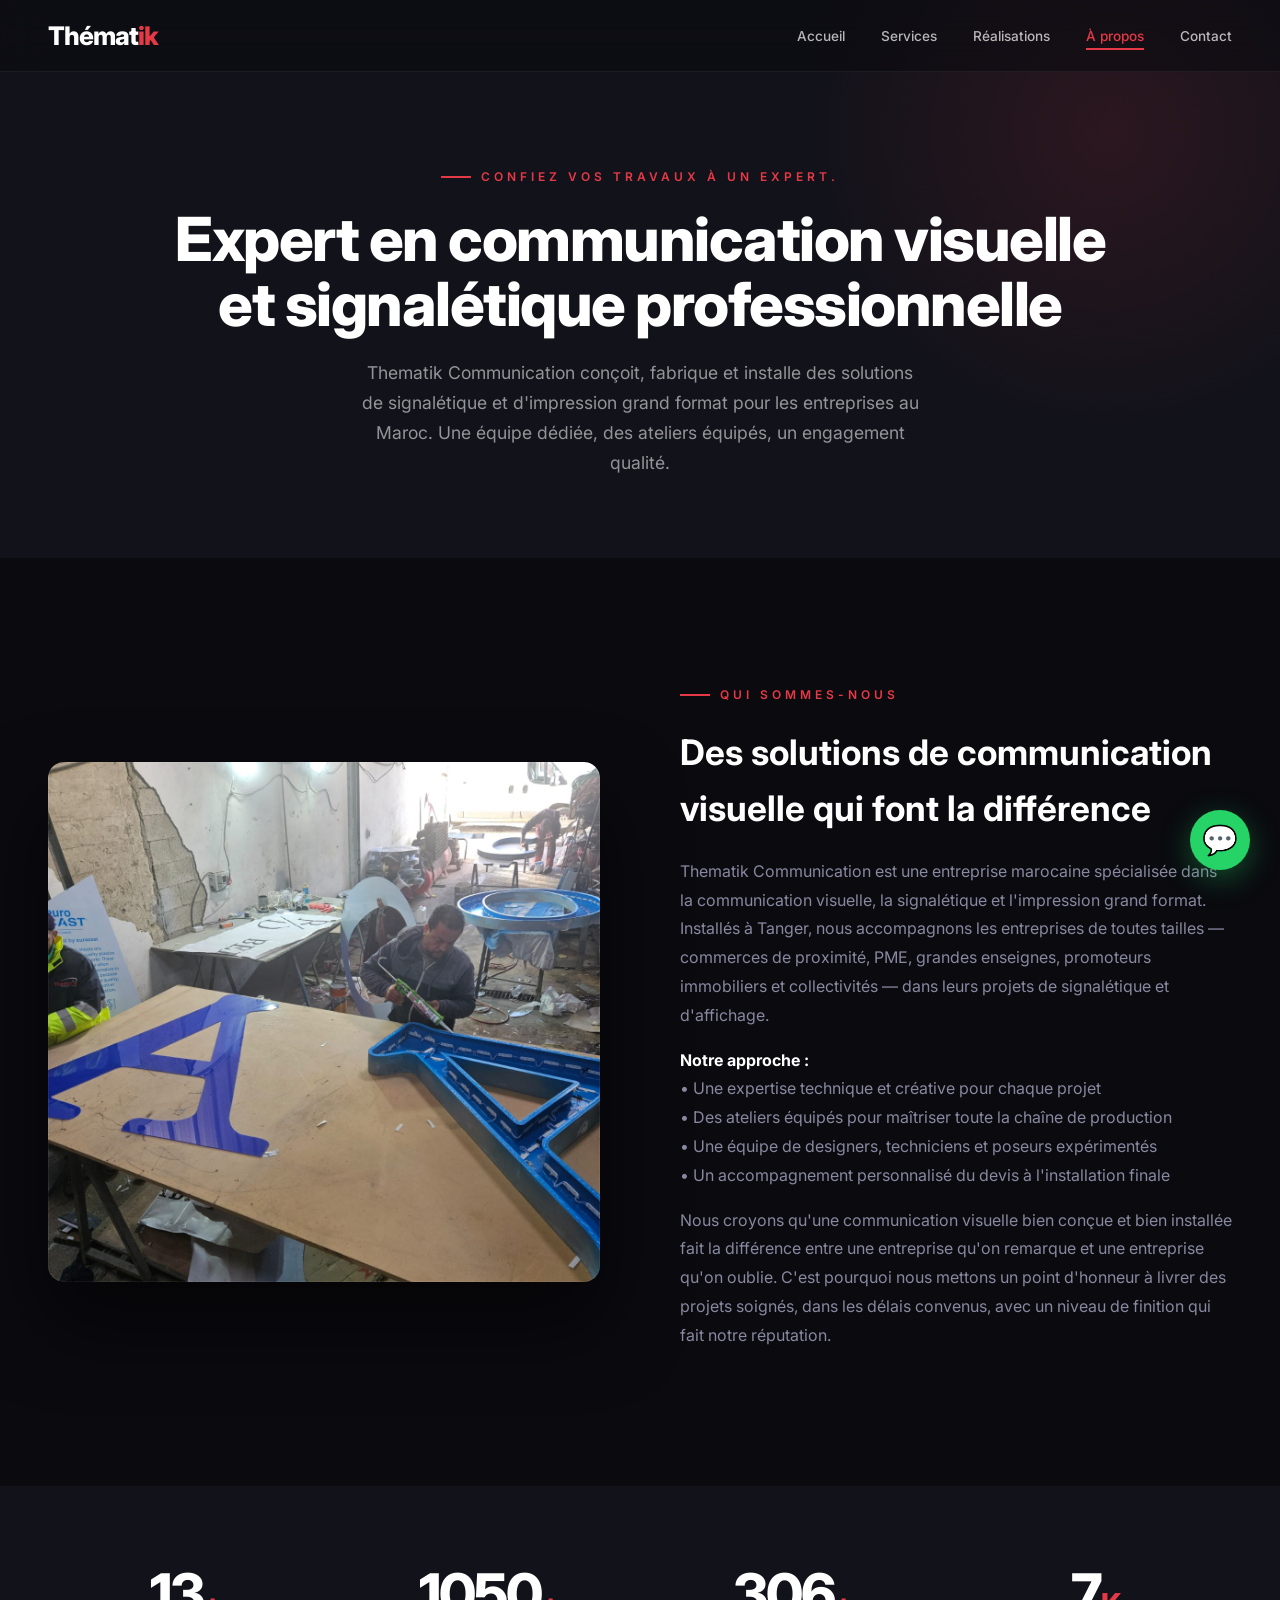
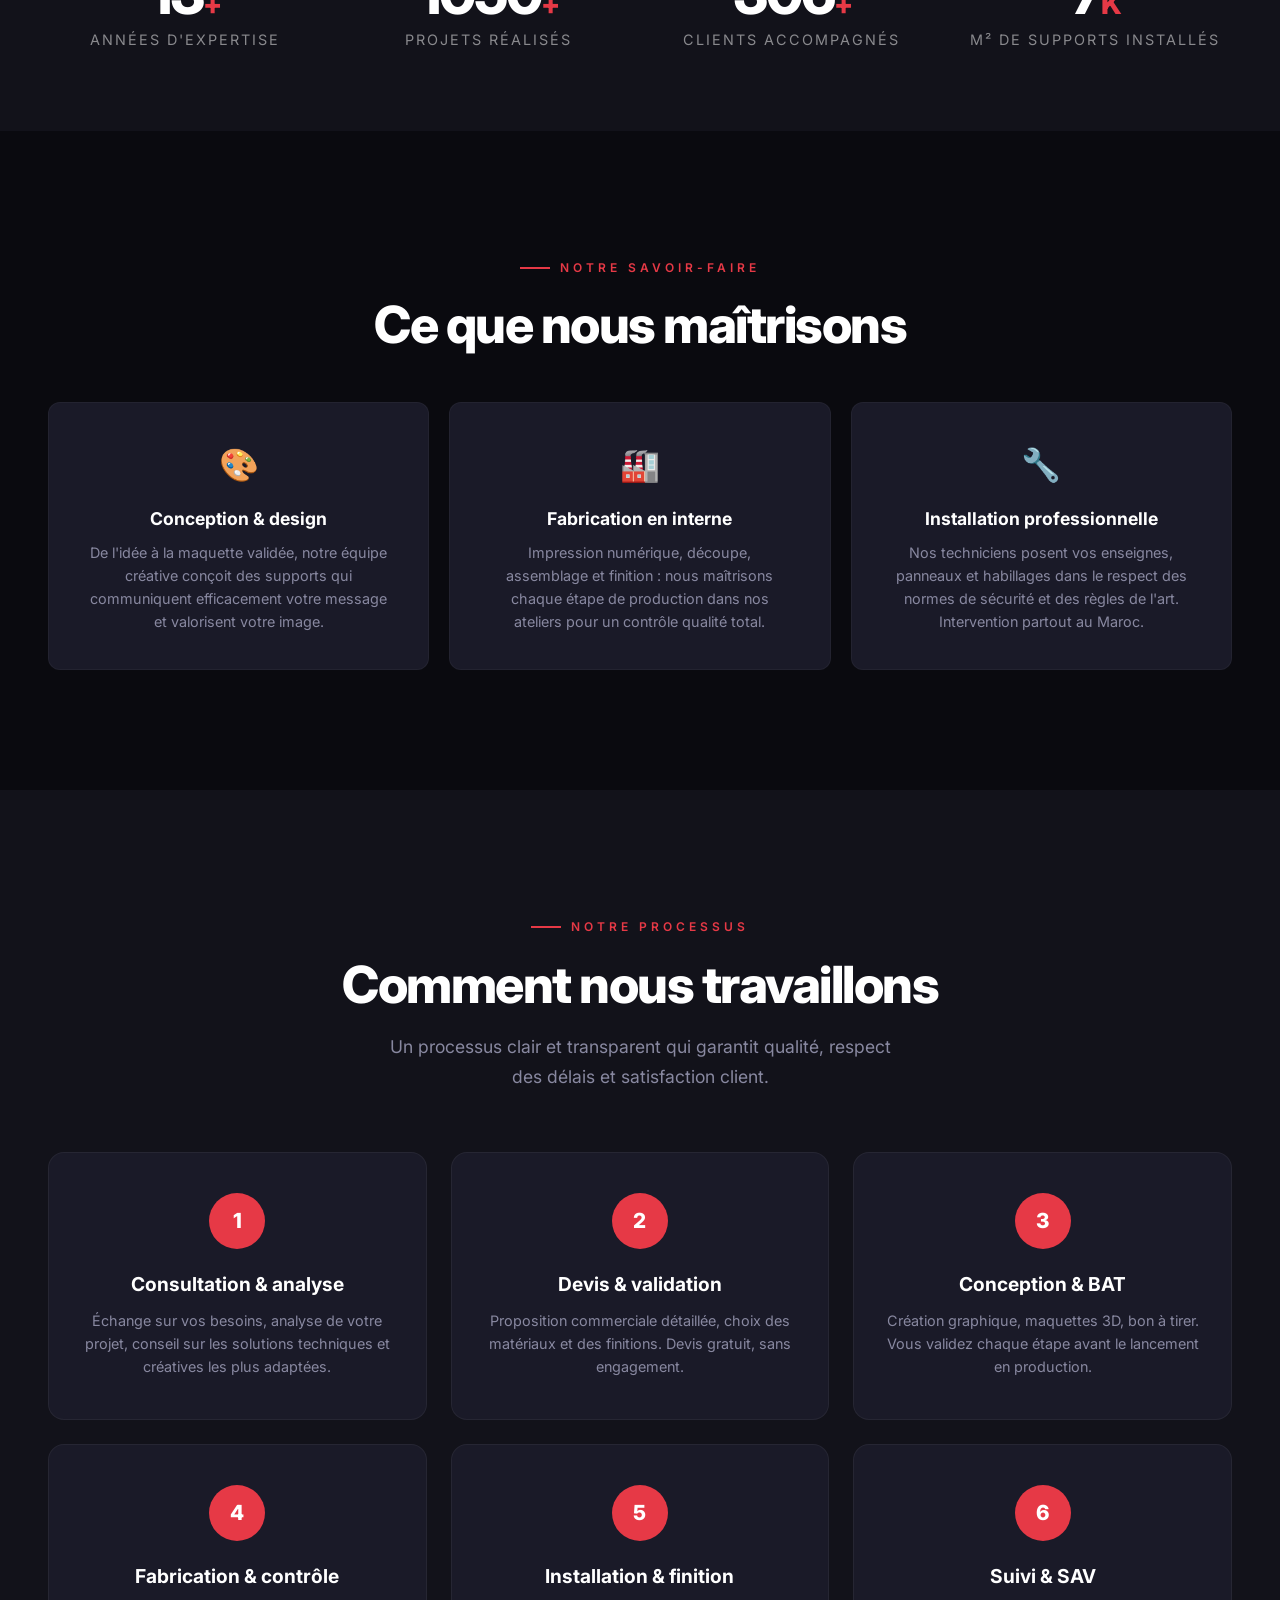
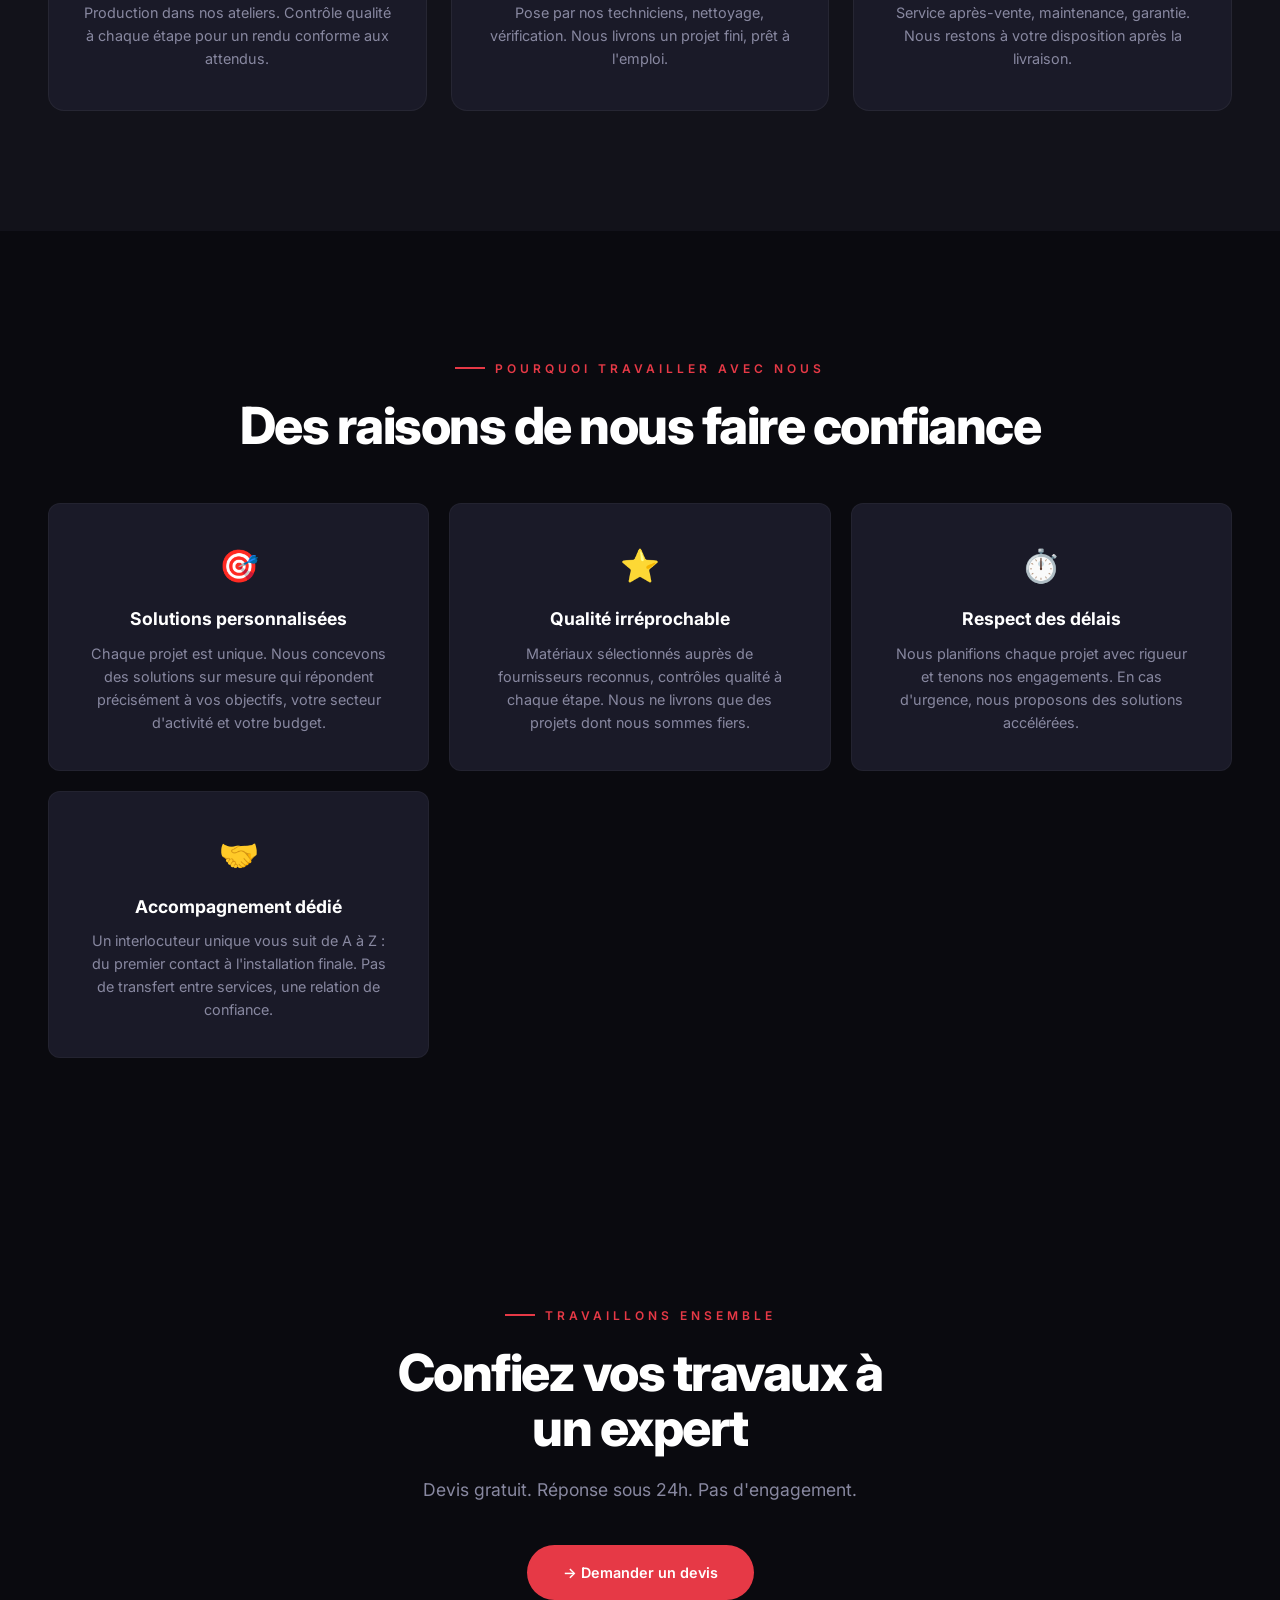
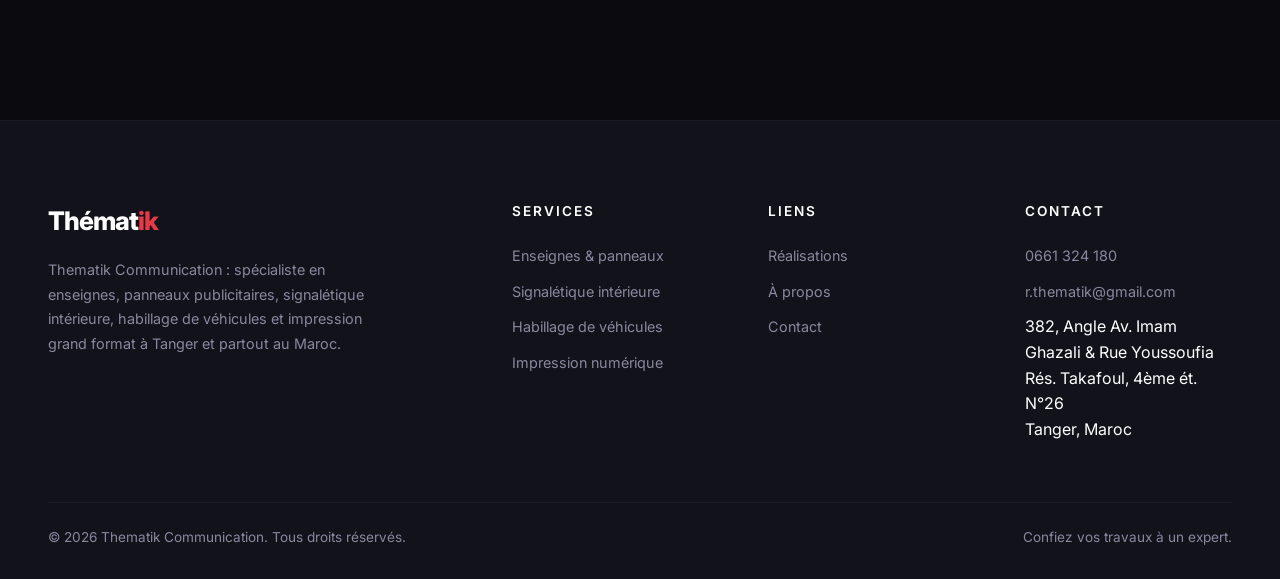
==== about.html @ d5cb5b07 "Full content overhaul + 17 official service categories across all pages" ====
<!DOCTYPE html>
<html lang="fr">
<head>
  <meta charset="UTF-8" />
  <meta name="viewport" content="width=device-width, initial-scale=1.0" />
  <title>À Propos — Thematik Communication | Expert en Enseignes & Signalétique à Tanger</title>
  <meta name="description" content="Thematik Communication à Tanger : spécialiste en enseignes, panneaux publicitaires, signalétique intérieure, habillage de véhicules et impression grand format. Confiez vos travaux à un expert." />
  <link rel="preconnect" href="https://fonts.googleapis.com" />
  <link rel="preconnect" href="https://fonts.gstatic.com" crossorigin />
  <link href="https://fonts.googleapis.com/css2?family=Inter:wght@400;500;600;700;800&display=swap" rel="stylesheet" />
  <link rel="stylesheet" href="css/styles.css" />
</head>
<body>

  <!-- ===== HEADER ===== -->
  <header class="header">
    <div class="container">
      <a href="index.html" class="logo">Thémat<span>ik</span></a>
      <nav class="nav">
        <ul>
          <li><a href="index.html">Accueil</a></li>
          <li><a href="services.html">Services</a></li>
          <li><a href="realisations.html">Réalisations</a></li>
          <li><a href="about.html" class="active">À propos</a></li>
          <li><a href="contact.html">Contact</a></li>
        </ul>
      </nav>
      <button class="menu-toggle" aria-label="Menu">☰</button>
    </div>
  </header>

  <!-- ===== PAGE HERO ===== -->
  <section class="page-hero">
    <div class="container text-center">
      <div class="reveal">
        <span class="section-label" style="justify-content: center;">Confiez vos travaux à un expert.</span>
      </div>
      <h1 class="section-title reveal delay-1">Expert en communication visuelle<br />et signalétique professionnelle</h1>
      <p class="section-text reveal delay-2" style="margin: 0 auto; max-width: 560px;">
        Thematik Communication conçoit, fabrique et installe des solutions de signalétique et d'impression grand format pour les entreprises au Maroc. Une équipe dédiée, des ateliers équipés, un engagement qualité.
      </p>
    </div>
  </section>

  <!-- ===== ABOUT ===== -->
  <section class="section">
    <div class="container">
      <div class="about-grid">
        <div class="about-visual reveal">
          <img src="img/WhatsApp%20Image%202026-06-09%20at%2002.31.51%20(3).jpeg" alt="Atelier Thematik Communication - fabrication d'enseignes et signalétique" loading="lazy" />
        </div>
        <div class="about-content reveal-left">
          <span class="section-label">Qui sommes-nous</span>
          <h2>Des solutions de communication visuelle qui font la différence</h2>
          <p>
            Thematik Communication est une entreprise marocaine spécialisée dans la communication visuelle, la signalétique et l'impression grand format. Installés à Tanger, nous accompagnons les entreprises de toutes tailles — commerces de proximité, PME, grandes enseignes, promoteurs immobiliers et collectivités — dans leurs projets de signalétique et d'affichage.
          </p>
          <p>
            <strong style="color: var(--white);">Notre approche :</strong><br />
            &bull; Une expertise technique et créative pour chaque projet<br />
            &bull; Des ateliers équipés pour maîtriser toute la chaîne de production<br />
            &bull; Une équipe de designers, techniciens et poseurs expérimentés<br />
            &bull; Un accompagnement personnalisé du devis à l'installation finale
          </p>
          <p>
            Nous croyons qu'une communication visuelle bien conçue et bien installée fait la différence entre une entreprise qu'on remarque et une entreprise qu'on oublie. C'est pourquoi nous mettons un point d'honneur à livrer des projets soignés, dans les délais convenus, avec un niveau de finition qui fait notre réputation.
          </p>
        </div>
      </div>
    </div>
  </section>

  <!-- ===== STATS ===== -->
  <section class="section" style="background: var(--dark); padding: 80px 0;">
    <div class="container">
      <div class="stats-grid">
        <div class="stat-item reveal">
          <div class="stat-number" data-target="15"><span class="num">0</span><span class="suffix">+</span></div>
          <p class="stat-label">Années d'expertise</p>
        </div>
        <div class="stat-item reveal delay-1">
          <div class="stat-number" data-target="1200"><span class="num">0</span><span class="suffix">+</span></div>
          <p class="stat-label">Projets réalisés</p>
        </div>
        <div class="stat-item reveal delay-2">
          <div class="stat-number" data-target="350"><span class="num">0</span><span class="suffix">+</span></div>
          <p class="stat-label">Clients accompagnés</p>
        </div>
        <div class="stat-item reveal delay-3">
          <div class="stat-number" data-target="8"><span class="num">0</span><span class="suffix">K</span></div>
          <p class="stat-label">M² de supports installés</p>
        </div>
      </div>
    </div>
  </section>

  <!-- ===== EXPERTISE ===== -->
  <section class="section">
    <div class="container text-center">
      <div class="reveal">
        <span class="section-label" style="justify-content: center;">Notre savoir-faire</span>
        <h2 class="section-title">Ce que nous maîtrisons</h2>
      </div>
      <div class="expertise-grid" style="margin-top: 50px;">
        <div class="expertise-item reveal">
          <div class="ico">🎨</div>
          <h3>Conception &amp; design</h3>
          <p>De l'idée à la maquette validée, notre équipe créative conçoit des supports qui communiquent efficacement votre message et valorisent votre image.</p>
        </div>
        <div class="expertise-item reveal delay-1">
          <div class="ico">🏭</div>
          <h3>Fabrication en interne</h3>
          <p>Impression numérique, découpe, assemblage et finition : nous maîtrisons chaque étape de production dans nos ateliers pour un contrôle qualité total.</p>
        </div>
        <div class="expertise-item reveal delay-2">
          <div class="ico">🔧</div>
          <h3>Installation professionnelle</h3>
          <p>Nos techniciens posent vos enseignes, panneaux et habillages dans le respect des normes de sécurité et des règles de l'art. Intervention partout au Maroc.</p>
        </div>
      </div>
    </div>
  </section>

  <!-- ===== PROCESS ===== -->
  <section class="section" style="background: var(--dark);">
    <div class="container text-center">
      <div class="reveal">
        <span class="section-label" style="justify-content: center;">Notre processus</span>
        <h2 class="section-title">Comment nous travaillons</h2>
        <p class="section-text" style="margin: 0 auto 60px; max-width: 520px;">
          Un processus clair et transparent qui garantit qualité, respect des délais et satisfaction client.
        </p>
      </div>
      <div class="process">
        <div class="process-item reveal">
          <div class="process-num">1</div>
          <h3>Consultation &amp; analyse</h3>
          <p>Échange sur vos besoins, analyse de votre projet, conseil sur les solutions techniques et créatives les plus adaptées.</p>
        </div>
        <div class="process-item reveal delay-1">
          <div class="process-num">2</div>
          <h3>Devis &amp; validation</h3>
          <p>Proposition commerciale détaillée, choix des matériaux et des finitions. Devis gratuit, sans engagement.</p>
        </div>
        <div class="process-item reveal delay-2">
          <div class="process-num">3</div>
          <h3>Conception &amp; BAT</h3>
          <p>Création graphique, maquettes 3D, bon à tirer. Vous validez chaque étape avant le lancement en production.</p>
        </div>
        <div class="process-item reveal delay-3">
          <div class="process-num">4</div>
          <h3>Fabrication &amp; contrôle</h3>
          <p>Production dans nos ateliers. Contrôle qualité à chaque étape pour un rendu conforme aux attendus.</p>
        </div>
        <div class="process-item reveal delay-4">
          <div class="process-num">5</div>
          <h3>Installation &amp; finition</h3>
          <p>Pose par nos techniciens, nettoyage, vérification. Nous livrons un projet fini, prêt à l'emploi.</p>
        </div>
        <div class="process-item reveal delay-5">
          <div class="process-num">6</div>
          <h3>Suivi &amp; SAV</h3>
          <p>Service après-vente, maintenance, garantie. Nous restons à votre disposition après la livraison.</p>
        </div>
      </div>
    </div>
  </section>

  <!-- ===== WHY CHOOSE US ===== -->
  <section class="section">
    <div class="container text-center">
      <div class="reveal">
        <span class="section-label" style="justify-content: center;">Pourquoi travailler avec nous</span>
        <h2 class="section-title">Des raisons de nous faire confiance</h2>
      </div>
      <div class="expertise-grid" style="margin-top: 50px;">
        <div class="expertise-item reveal">
          <div class="ico">🎯</div>
          <h3>Solutions personnalisées</h3>
          <p>Chaque projet est unique. Nous concevons des solutions sur mesure qui répondent précisément à vos objectifs, votre secteur d'activité et votre budget.</p>
        </div>
        <div class="expertise-item reveal delay-1">
          <div class="ico">⭐</div>
          <h3>Qualité irréprochable</h3>
          <p>Matériaux sélectionnés auprès de fournisseurs reconnus, contrôles qualité à chaque étape. Nous ne livrons que des projets dont nous sommes fiers.</p>
        </div>
        <div class="expertise-item reveal delay-2">
          <div class="ico">⏱️</div>
          <h3>Respect des délais</h3>
          <p>Nous planifions chaque projet avec rigueur et tenons nos engagements. En cas d'urgence, nous proposons des solutions accélérées.</p>
        </div>
        <div class="expertise-item reveal delay-3">
          <div class="ico">🤝</div>
          <h3>Accompagnement dédié</h3>
          <p>Un interlocuteur unique vous suit de A à Z : du premier contact à l'installation finale. Pas de transfert entre services, une relation de confiance.</p>
        </div>
      </div>
    </div>
  </section>

  <!-- ===== CTA ===== -->
  <section class="section text-center">
    <div class="container reveal" style="max-width: 560px; margin: 0 auto;">
      <span class="section-label" style="justify-content: center;">Travaillons ensemble</span>
      <h2 class="section-title">Confiez vos travaux à un expert</h2>
      <p class="section-text" style="margin: 0 auto 40px;">Devis gratuit. Réponse sous 24h. Pas d'engagement.</p>
      <a href="contact.html" class="btn btn-primary">&rarr; Demander un devis</a>
    </div>
  </section>

  <!-- ===== FOOTER ===== -->
  <footer class="footer">
    <div class="container">
      <div class="footer-grid">
        <div class="footer-brand">
          <a href="index.html" class="logo">Thémat<span>ik</span></a>
          <p>Thematik Communication : spécialiste en enseignes, panneaux publicitaires, signalétique intérieure, habillage de véhicules et impression grand format à Tanger et partout au Maroc.</p>
        </div>
        <div>
          <h4>Services</h4>
          <ul>
            <li><a href="services.html">Enseignes &amp; panneaux</a></li>
            <li><a href="services.html">Signalétique intérieure</a></li>
            <li><a href="services.html">Habillage de véhicules</a></li>
            <li><a href="services.html">Impression numérique</a></li>
          </ul>
        </div>
        <div>
          <h4>Liens</h4>
          <ul>
            <li><a href="realisations.html">Réalisations</a></li>
            <li><a href="about.html">À propos</a></li>
            <li><a href="contact.html">Contact</a></li>
          </ul>
        </div>
        <div>
          <h4>Contact</h4>
          <ul>
            <li><a href="tel:+212661324180">0661 324 180</a></li>
            <li><a href="mailto:r.thematik@gmail.com">r.thematik@gmail.com</a></li>
            <li>382, Angle Av. Imam Ghazali &amp; Rue Youssoufia<br />Rés. Takafoul, 4&egrave;me &eacute;t. N&deg;26<br />Tanger, Maroc</li>
          </ul>
        </div>
      </div>
      <div class="footer-bottom">
        <span>&copy; 2026 Thematik Communication. Tous droits réservés.</span>
        <span>Confiez vos travaux à un expert.</span>
      </div>
    </div>
  </footer>

  <a href="https://wa.me/212661324180" class="whatsapp-float" target="_blank" rel="noopener" aria-label="WhatsApp">&#x1F4AC;</a>

  <script src="js/main.js"></script>
</body>
</html>
---- css/styles.css ----
/* ============================================
   THÉMATIK v2 — AWARD-LEVEL UI
   Communication Visuelle · Impression · Signalétique
   ============================================ */

/* --- Variables --- */
:root {
  --black: #0a0a0f;
  --dark: #12121a;
  --dark2: #1a1a28;
  --accent: #e63946;
  --accent2: #ff6b6b;
  --gold: #f0a500;
  --white: #ffffff;
  --offwhite: #f5f0eb;
  --gray: #8888a0;
  --lightgray: #e0dcd5;
  --font: 'Inter', -apple-system, BlinkMacSystemFont, 'Segoe UI', sans-serif;
  --maxw: 1240px;
  --header-h: 72px;
  --transition: 0.4s cubic-bezier(0.22, 1, 0.36, 1);
  --ease-out: cubic-bezier(0.22, 1, 0.36, 1);
}

/* --- Reset --- */
*, *::before, *::after { box-sizing: border-box; margin: 0; padding: 0; }
html { scroll-behavior: smooth; -webkit-font-smoothing: antialiased; }
body {
  font-family: var(--font);
  color: var(--white);
  background: var(--black);
  line-height: 1.6;
  overflow-x: hidden;
}
img { max-width: 100%; height: auto; display: block; }
a { text-decoration: none; color: inherit; }
ul { list-style: none; }

.container {
  width: 100%;
  max-width: var(--maxw);
  margin: 0 auto;
  padding: 0 28px;
}

.section {
  padding: 120px 0;
  position: relative;
}

.section-label {
  display: inline-flex;
  align-items: center;
  gap: 10px;
  font-size: 0.75rem;
  font-weight: 600;
  letter-spacing: 4px;
  text-transform: uppercase;
  color: var(--accent);
  margin-bottom: 20px;
  position: relative;
}
.section-label::before {
  content: '';
  width: 30px;
  height: 2px;
  background: var(--accent);
}

.section-title {
  font-size: 3.2rem;
  font-weight: 800;
  line-height: 1.08;
  letter-spacing: -1.5px;
  margin-bottom: 20px;
}

.section-text {
  font-size: 1.1rem;
  color: var(--gray);
  max-width: 600px;
  line-height: 1.7;
}

.text-center { text-align: center; }
.text-center .section-text { margin: 0 auto; }

/* --- BUTTONS --- */
.btn {
  display: inline-flex;
  align-items: center;
  gap: 10px;
  padding: 16px 36px;
  border-radius: 100px;
  font-size: 0.9rem;
  font-weight: 600;
  font-family: var(--font);
  border: none;
  cursor: pointer;
  transition: all 0.4s var(--ease-out);
  position: relative;
  overflow: hidden;
}
.btn::after {
  content: '';
  position: absolute;
  inset: 0;
  border-radius: 100px;
  opacity: 0;
  transition: opacity 0.4s;
}
.btn-primary {
  background: var(--accent);
  color: var(--white);
}
.btn-primary:hover {
  transform: translateY(-3px) scale(1.02);
  box-shadow: 0 20px 50px rgba(230,57,70,0.35);
}
.btn-outline {
  background: transparent;
  color: var(--white);
  border: 2px solid rgba(255,255,255,0.25);
}
.btn-outline:hover {
  border-color: var(--white);
  background: rgba(255,255,255,0.08);
  transform: translateY(-3px);
}
.btn-white {
  background: var(--white);
  color: var(--black);
}
.btn-white:hover {
  transform: translateY(-3px);
  box-shadow: 0 20px 50px rgba(255,255,255,0.15);
}
.btn-whatsapp {
  background: #25d366;
  color: var(--white);
}
.btn-whatsapp:hover {
  transform: translateY(-3px) scale(1.02);
  box-shadow: 0 20px 50px rgba(37,211,102,0.35);
}
.btn-group { display: flex; flex-wrap: wrap; gap: 16px; }

/* --- HEADER --- */
.header {
  position: fixed;
  top: 0; left: 0; right: 0;
  height: var(--header-h);
  z-index: 1000;
  transition: all 0.5s var(--ease-out);
}
.header::before {
  content: '';
  position: absolute;
  inset: 0;
  background: rgba(10,10,15,0.55);
  backdrop-filter: blur(16px);
  -webkit-backdrop-filter: blur(16px);
  border-bottom: 1px solid rgba(255,255,255,0.06);
  opacity: 1;
  transition: all 0.5s var(--ease-out);
}
.header.scrolled::before {
  background: rgba(10,10,15,0.92);
  backdrop-filter: blur(24px);
  -webkit-backdrop-filter: blur(24px);
  border-bottom-color: rgba(255,255,255,0.08);
}
.header .container {
  display: flex;
  align-items: center;
  justify-content: space-between;
  height: 100%;
  position: relative;
  z-index: 1;
}
.logo {
  font-size: 1.6rem;
  font-weight: 800;
  letter-spacing: -1px;
  color: var(--white);
}
.logo span { color: var(--accent); }
.nav ul { display: flex; gap: 36px; }
.nav a {
  font-size: 0.85rem;
  font-weight: 500;
  color: rgba(255,255,255,0.7);
  position: relative;
  padding: 4px 0;
  transition: color 0.3s;
}
.nav a::after {
  content: '';
  position: absolute;
  bottom: -2px; left: 0;
  width: 0; height: 2px;
  background: var(--accent);
  transition: width 0.4s var(--ease-out);
}
.nav a:hover, .nav a.active { color: var(--white); }
.nav a:hover::after, .nav a.active::after { width: 100%; }
.nav a.active { color: var(--accent); }

.menu-toggle {
  display: none;
  background: none;
  border: none;
  font-size: 1.8rem;
  cursor: pointer;
  color: var(--white);
  padding: 8px;
  line-height: 1;
  z-index: 2;
}

/* --- HERO (CINEMA) --- */
.hero {
  position: relative;
  min-height: 88vh;
  display: flex;
  align-items: center;
  overflow: hidden;
}
.hero-slider {
  position: absolute;
  inset: 0;
  z-index: 0;
}
.hero-slide {
  position: absolute;
  inset: 0;
  opacity: 0;
  transition: opacity 1.5s var(--ease-out);
}
.hero-slide.active { opacity: 1; }
.hero-slide img, .hero-slide video {
  width: 100%; height: 100%;
  object-fit: cover;
}
.hero-overlay {
  position: absolute;
  inset: 0;
  background: linear-gradient(135deg, 
    rgba(10,10,15,0.92) 0%, 
    rgba(10,10,15,0.82) 25%, 
    rgba(10,10,15,0.35) 55%, 
    rgba(10,10,15,0.65) 100%);
  z-index: 1;
}
.hero .container {
  position: relative;
  z-index: 2;
}
.hero-content {
  max-width: 700px;
  padding-left: 20px;
  position: relative;
}
.hero-content::before {
  content: '';
  position: absolute;
  left: -60px;
  top: -80px;
  width: 130%;
  height: 180%;
  background: radial-gradient(ellipse 600px 400px at left 20% center, rgba(10,10,15,0.75) 0%, transparent 70%);
  z-index: -1;
  pointer-events: none;
}
.hero-brand {
  margin-bottom: 28px;
}
.hero-brand-name {
  font-size: 1.4rem;
  font-weight: 800;
  letter-spacing: -0.5px;
  color: var(--white);
  display: block;
}
.hero-brand-name .accent { color: var(--accent); }
.hero-brand-tagline {
  font-size: 0.7rem;
  font-weight: 500;
  letter-spacing: 3px;
  text-transform: uppercase;
  color: rgba(255,255,255,0.4);
  display: block;
  margin-top: 4px;
}
.hero-title {
  font-size: 4rem;
  font-weight: 800;
  line-height: 1.12;
  letter-spacing: -1.5px;
  color: var(--white);
  margin-bottom: 20px;
}
.hero-title .accent { color: var(--accent); }
.hero-text {
  font-size: 1.1rem;
  color: rgba(255,255,255,0.6);
  line-height: 1.7;
  margin-bottom: 36px;
  max-width: 520px;
}

/* --- TRUST BAND (below hero) --- */
.trust-band {
  padding: 28px 0;
  background: transparent;
  position: relative;
  z-index: 2;
  margin-top: -1px;
}
.trust-band-inner {
  display: flex;
  flex-wrap: wrap;
  justify-content: center;
  gap: 10px;
}
.trust-badge {
  display: inline-flex;
  align-items: center;
  gap: 6px;
  padding: 8px 18px;
  border-radius: 100px;
  font-size: 0.75rem;
  font-weight: 500;
  color: rgba(255,255,255,0.7);
  background: rgba(255,255,255,0.05);
  border: 1px solid rgba(255,255,255,0.08);
  letter-spacing: 0.3px;
  transition: all 0.3s var(--ease-out);
}
.trust-badge::before {
  content: '✓';
  color: var(--accent);
  font-weight: 700;
  font-size: 0.65rem;
}
.trust-badge:hover {
  background: rgba(230,57,70,0.1);
  border-color: rgba(230,57,70,0.25);
  color: var(--white);
}
.trust-badge.highlight {
  background: rgba(230,57,70,0.12);
  border-color: rgba(230,57,70,0.2);
  color: var(--accent);
  font-weight: 600;
}

/* --- SERVICE MINI CARDS (17 categories) --- */
.services-preview .section-title {
  font-size: 2.6rem;
}
.service-mini-grid {
  display: grid;
  grid-template-columns: repeat(4, 1fr);
  gap: 12px;
}
.service-mini-card {
  position: relative;
  border-radius: 12px;
  overflow: hidden;
  height: 260px;
  display: flex;
  align-items: flex-end;
  cursor: pointer;
  transition: all 0.5s var(--ease-out);
}
.service-mini-card img {
  position: absolute;
  inset: 0;
  width: 100%;
  height: 100%;
  object-fit: cover;
  transition: transform 0.7s var(--ease-out);
}
.service-mini-card:hover img { transform: scale(1.07); }
.service-mini-card .mini-overlay {
  position: absolute;
  inset: 0;
  background: linear-gradient(to top, rgba(10,10,15,0.92) 0%, rgba(10,10,15,0.4) 60%, rgba(10,10,15,0.1) 100%);
  z-index: 1;
  transition: opacity 0.4s;
}
.service-mini-card:hover .mini-overlay {
  background: linear-gradient(to top, rgba(230,57,70,0.8) 0%, rgba(10,10,15,0.5) 70%, rgba(10,10,15,0.1) 100%);
}
.service-mini-card .mini-body {
  position: relative;
  z-index: 2;
  padding: 20px 20px 18px;
  width: 100%;
}
.service-mini-card h3 {
  font-size: 1rem;
  font-weight: 700;
  color: var(--white);
  margin-bottom: 3px;
}
.service-mini-card p {
  font-size: 0.75rem;
  color: rgba(255,255,255,0.6);
  line-height: 1.5;
  margin-bottom: 10px;
  max-width: 90%;
}
.service-mini-card .mini-link {
  display: inline-flex;
  align-items: center;
  gap: 4px;
  font-size: 0.7rem;
  font-weight: 600;
  color: var(--accent);
  text-transform: uppercase;
  letter-spacing: 0.5px;
  transition: gap 0.3s;
  opacity: 0;
  transform: translateY(4px);
  transition: all 0.3s var(--ease-out);
}
.service-mini-card:hover .mini-link {
  opacity: 1;
  transform: translateY(0);
}

/* --- HERO TEXT READABILITY: extra gradient behind text --- */
.hero-text-gradient {
  position: absolute;
  left: -40px;
  top: -60px;
  width: 120%;
  height: 150%;
  background: radial-gradient(ellipse 650px 450px at left 25% center, rgba(10,10,15,0.7) 0%, transparent 70%);
  pointer-events: none;
  z-index: -1;
}

/* Scroll indicator */
.scroll-indicator {
  position: absolute;
  bottom: 40px;
  left: 50%;
  transform: translateX(-50%);
  z-index: 3;
  display: flex;
  flex-direction: column;
  align-items: center;
  gap: 8px;
  color: rgba(255,255,255,0.4);
  font-size: 0.7rem;
  letter-spacing: 3px;
  text-transform: uppercase;
  animation: fadeInUp 2s 1s both;
}
.scroll-mouse {
  width: 26px;
  height: 40px;
  border: 2px solid rgba(255,255,255,0.3);
  border-radius: 13px;
  position: relative;
}
.scroll-mouse::after {
  content: '';
  position: absolute;
  top: 7px; left: 50%;
  transform: translateX(-50%);
  width: 3px; height: 10px;
  background: var(--accent);
  border-radius: 2px;
  animation: scrollDot 2s infinite;
}
@keyframes scrollDot {
  0% { transform: translateX(-50%) translateY(0); opacity: 1; }
  100% { transform: translateX(-50%) translateY(16px); opacity: 0; }
}
@keyframes fadeInUp {
  from { opacity: 0; transform: translateX(-50%) translateY(20px); }
  to { opacity: 1; transform: translateX(-50%) translateY(0); }
}
@keyframes heroFadeUp {
  from { opacity: 0; transform: translateY(40px); }
  to { opacity: 1; transform: translateY(0); }
}
@keyframes heroSlideUp {
  from { opacity: 0; transform: translateY(30px); }
  to { opacity: 1; transform: translateY(0); }
}
@keyframes btnSlideIn {
  from { opacity: 0; transform: translateY(20px); }
  to { opacity: 1; transform: translateY(0); }
}
@keyframes subtlePulse {
  0%, 100% { transform: translateX(-50%) translateY(0); }
  50% { transform: translateX(-50%) translateY(4px); }
}

/* --- PARALLAX SECTION --- */
.parallax-section {
  position: relative;
  overflow: hidden;
  min-height: 500px;
  display: flex;
  align-items: center;
}
.parallax-bg {
  position: absolute;
  inset: -20% 0;
  z-index: 0;
  will-change: transform;
}
.parallax-bg img {
  width: 100%;
  height: 100%;
  object-fit: cover;
}
.parallax-overlay {
  position: absolute;
  inset: 0;
  background: linear-gradient(135deg, rgba(10,10,15,0.85) 0%, rgba(10,10,15,0.4) 100%);
  z-index: 1;
}
.parallax-section .container {
  position: relative;
  z-index: 2;
}

/* --- PAGE HERO (inner) --- */
.page-hero {
  position: relative;
  padding: 160px 0 80px;
  background: var(--dark);
  overflow: hidden;
}
.page-hero::before {
  content: '';
  position: absolute;
  top: -30%;
  right: -10%;
  width: 600px; height: 600px;
  border-radius: 50%;
  background: radial-gradient(circle, rgba(230,57,70,0.12) 0%, transparent 70%);
  pointer-events: none;
}
.page-hero .section-title { font-size: 3.8rem; }
.page-hero .section-text { margin: 0 auto; color: rgba(255,255,255,0.55); }

/* --- SERVICE CARD (CINEMA STYLE) --- */
.service-card {
  position: relative;
  border-radius: 16px;
  overflow: hidden;
  cursor: pointer;
  height: 420px;
  display: flex;
  align-items: flex-end;
}
.service-card img {
  position: absolute;
  inset: 0;
  width: 100%;
  height: 100%;
  object-fit: cover;
  transition: transform 0.8s var(--ease-out);
}
.service-card:hover img { transform: scale(1.08); }
.service-card-gradient {
  position: absolute;
  inset: 0;
  background: linear-gradient(to top, rgba(10,10,15,0.9) 0%, rgba(10,10,15,0.1) 60%, transparent 100%);
  z-index: 1;
  transition: opacity 0.4s;
}
.service-card:hover .service-card-gradient {
  background: linear-gradient(to top, rgba(230,57,70,0.85) 0%, rgba(10,10,15,0.2) 70%, transparent 100%);
}
.service-card-body {
  position: relative;
  z-index: 2;
  padding: 40px;
  width: 100%;
  transform: translateY(20px);
  transition: transform 0.5s var(--ease-out);
}
.service-card:hover .service-card-body { transform: translateY(0); }
.service-card-icon {
  width: 50px;
  height: 50px;
  border-radius: 12px;
  background: rgba(255,255,255,0.1);
  backdrop-filter: blur(10px);
  border: 1px solid rgba(255,255,255,0.1);
  display: flex;
  align-items: center;
  justify-content: center;
  font-size: 1.4rem;
  margin-bottom: 16px;
}
.service-card h3 {
  font-size: 1.4rem;
  font-weight: 700;
  margin-bottom: 6px;
}
.service-card p {
  font-size: 0.9rem;
  color: rgba(255,255,255,0.65);
  max-width: 380px;
  line-height: 1.6;
  opacity: 0;
  transform: translateY(10px);
  transition: all 0.4s var(--ease-out) 0.1s;
}
.service-card:hover p { opacity: 1; transform: translateY(0); }

.services-grid {
  display: grid;
  grid-template-columns: repeat(3, 1fr);
  gap: 20px;
}

/* --- PORTFOLIO --- */
.filter-bar {
  display: flex;
  flex-wrap: wrap;
  justify-content: center;
  gap: 8px;
  margin-bottom: 50px;
}
.filter-btn {
  padding: 12px 28px;
  border-radius: 100px;
  border: 1.5px solid rgba(255,255,255,0.12);
  background: transparent;
  font-size: 0.85rem;
  font-weight: 500;
  cursor: pointer;
  transition: all 0.4s var(--ease-out);
  font-family: var(--font);
  color: rgba(255,255,255,0.6);
}
.filter-btn:hover {
  border-color: var(--accent);
  color: var(--white);
  background: rgba(230,57,70,0.08);
}
.filter-btn.active {
  background: var(--accent);
  border-color: var(--accent);
  color: var(--white);
  box-shadow: 0 8px 30px rgba(230,57,70,0.3);
}

.masonry {
  display: grid;
  grid-template-columns: repeat(3, 1fr);
  gap: 12px;
}
.masonry-item {
  position: relative;
  border-radius: 12px;
  overflow: hidden;
  cursor: pointer;
  transition: all 0.5s var(--ease-out);
  aspect-ratio: auto;
}
.masonry-item.tall { grid-row: span 2; }
.masonry-item.wide { grid-column: span 2; }
.masonry-item img {
  width: 100%; height: 100%;
  object-fit: cover;
  transition: transform 0.8s var(--ease-out);
}
.masonry-item:hover img { transform: scale(1.08); }
.masonry-item .overlay {
  position: absolute;
  inset: 0;
  background: linear-gradient(to top, rgba(10,10,15,0.85) 0%, transparent 50%);
  display: flex;
  flex-direction: column;
  justify-content: flex-end;
  padding: 28px;
  opacity: 0;
  transition: opacity 0.5s var(--ease-out);
}
.masonry-item:hover .overlay { opacity: 1; }
.masonry-item .overlay h4 {
  color: var(--white);
  font-size: 1.1rem;
  font-weight: 600;
}
.masonry-item .overlay span {
  color: var(--accent);
  font-size: 0.8rem;
  font-weight: 500;
  text-transform: uppercase;
  letter-spacing: 1px;
  margin-top: 4px;
}
.masonry-item.hidden { display: none; }

/* Load more */
.load-more-wrap { text-align: center; margin-top: 50px; }

/* --- LIGHTBOX --- */
.lightbox {
  position: fixed;
  inset: 0;
  background: rgba(0,0,0,0.97);
  z-index: 2000;
  display: flex;
  align-items: center;
  justify-content: center;
  opacity: 0;
  pointer-events: none;
  transition: opacity 0.5s;
}
.lightbox.open { opacity: 1; pointer-events: all; }
.lightbox-inner {
  position: relative;
  max-width: 85vw;
  max-height: 85vh;
}
.lightbox-inner img {
  max-width: 85vw;
  max-height: 85vh;
  object-fit: contain;
  border-radius: 8px;
  transform: scale(0.95);
  transition: transform 0.5s var(--ease-out);
}
.lightbox.open .lightbox-inner img { transform: scale(1); }
.lightbox-close {
  position: absolute;
  top: -50px;
  right: 0;
  background: none;
  border: none;
  color: rgba(255,255,255,0.6);
  font-size: 2.5rem;
  cursor: pointer;
  transition: color 0.3s;
  line-height: 1;
}
.lightbox-close:hover { color: var(--white); }
.lightbox-nav {
  position: absolute;
  top: 50%;
  transform: translateY(-50%);
  background: rgba(255,255,255,0.06);
  border: 1px solid rgba(255,255,255,0.1);
  color: var(--white);
  font-size: 1.5rem;
  width: 56px;
  height: 56px;
  border-radius: 50%;
  cursor: pointer;
  transition: all 0.3s;
  display: flex;
  align-items: center;
  justify-content: center;
  backdrop-filter: blur(10px);
}
.lightbox-nav:hover { background: rgba(255,255,255,0.12); transform: translateY(-50%) scale(1.05); }
.lightbox-nav.prev { left: -80px; }
.lightbox-nav.next { right: -80px; }
.lightbox-counter {
  position: absolute;
  bottom: -40px;
  left: 50%;
  transform: translateX(-50%);
  color: rgba(255,255,255,0.4);
  font-size: 0.9rem;
  letter-spacing: 2px;
}

/* --- STATS --- */
.stats-grid {
  display: grid;
  grid-template-columns: repeat(4, 1fr);
  gap: 30px;
}
.stat-item { text-align: center; }
.stat-number {
  font-size: 3.5rem;
  font-weight: 800;
  color: var(--white);
  line-height: 1;
  margin-bottom: 6px;
  letter-spacing: -2px;
}
.stat-number .suffix { color: var(--accent); font-size: 1.8rem; }
.stat-label {
  font-size: 0.9rem;
  color: rgba(255,255,255,0.5);
  text-transform: uppercase;
  letter-spacing: 2px;
}

/* --- ABOUT --- */
.about-grid {
  display: grid;
  grid-template-columns: 1fr 1fr;
  gap: 80px;
  align-items: center;
}
.about-visual {
  position: relative;
  border-radius: 16px;
  overflow: hidden;
  box-shadow: 0 40px 80px rgba(0,0,0,0.5);
}
.about-visual img {
  width: 100%;
  height: 520px;
  object-fit: cover;
}
.about-visual::after {
  content: '';
  position: absolute;
  inset: 0;
  border: 1px solid rgba(255,255,255,0.05);
  border-radius: 16px;
  pointer-events: none;
}
.about-content h2 { font-size: 2.2rem; margin-bottom: 20px; }
.about-content p { color: var(--gray); margin-bottom: 16px; line-height: 1.8; }

/* Process */
.process { display: grid; grid-template-columns: repeat(3, 1fr); gap: 24px; margin-top: 60px; }
.process-item {
  padding: 40px 32px;
  border-radius: 16px;
  background: var(--dark2);
  border: 1px solid rgba(255,255,255,0.05);
  text-align: center;
  transition: all 0.4s var(--ease-out);
  position: relative;
}
.process-item:hover {
  transform: translateY(-8px);
  border-color: var(--accent);
  box-shadow: 0 20px 50px rgba(230,57,70,0.1);
}
.process-num {
  width: 56px;
  height: 56px;
  border-radius: 50%;
  background: var(--accent);
  color: var(--white);
  display: flex;
  align-items: center;
  justify-content: center;
  font-weight: 800;
  font-size: 1.3rem;
  margin: 0 auto 20px;
}
.process-item h3 { font-size: 1.2rem; margin-bottom: 10px; }
.process-item p { color: var(--gray); font-size: 0.9rem; line-height: 1.6; }

/* Expertise */
.expertise-grid {
  display: grid;
  grid-template-columns: repeat(3, 1fr);
  gap: 20px;
}
.expertise-item {
  padding: 36px;
  background: var(--dark2);
  border-radius: 12px;
  border: 1px solid rgba(255,255,255,0.04);
  transition: all 0.4s var(--ease-out);
}
.expertise-item:hover {
  transform: translateY(-4px);
  border-color: rgba(230,57,70,0.3);
  box-shadow: 0 10px 40px rgba(0,0,0,0.3);
}
.expertise-item .ico { font-size: 2rem; margin-bottom: 14px; }
.expertise-item h3 { font-size: 1.1rem; margin-bottom: 8px; }
.expertise-item p { color: var(--gray); font-size: 0.9rem; line-height: 1.6; }

/* --- CONTACT --- */
.contact-grid {
  display: grid;
  grid-template-columns: 1fr 1fr;
  gap: 60px;
}
.contact-form {
  background: var(--dark2);
  padding: 48px;
  border-radius: 16px;
  border: 1px solid rgba(255,255,255,0.06);
}
.form-group { margin-bottom: 20px; }
.form-group label {
  display: block;
  font-size: 0.8rem;
  font-weight: 600;
  margin-bottom: 6px;
  color: rgba(255,255,255,0.7);
  text-transform: uppercase;
  letter-spacing: 1px;
}
.form-group input, .form-group textarea, .form-group select {
  width: 100%;
  padding: 16px 20px;
  border: 1.5px solid rgba(255,255,255,0.08);
  border-radius: 10px;
  font-size: 1rem;
  font-family: var(--font);
  transition: all 0.3s;
  background: rgba(255,255,255,0.04);
  color: var(--white);
}
.form-group input:focus, .form-group textarea:focus, .form-group select:focus {
  outline: none;
  border-color: var(--accent);
  background: rgba(255,255,255,0.06);
  box-shadow: 0 0 0 4px rgba(230,57,70,0.1);
}
.form-group textarea { min-height: 140px; resize: vertical; }
.form-group select { appearance: none; background-image: url("data:image/svg+xml,%3Csvg xmlns='http://www.w3.org/2000/svg' width='12' height='8' viewBox='0 0 12 8'%3E%3Cpath fill='white' d='M1 1l5 5 5-5'/%3E%3C/svg%3E"); background-repeat: no-repeat; background-position: right 16px center; }
.form-group select option { background: var(--dark); color: var(--white); }

.contact-info { display: flex; flex-direction: column; gap: 28px; }
.contact-item {
  display: flex;
  align-items: flex-start;
  gap: 18px;
}
.contact-icon {
  width: 52px;
  height: 52px;
  border-radius: 50%;
  background: var(--dark2);
  border: 1px solid rgba(255,255,255,0.06);
  display: flex;
  align-items: center;
  justify-content: center;
  font-size: 1.3rem;
  flex-shrink: 0;
}
.contact-item h4 { font-size: 1rem; margin-bottom: 2px; }
.contact-item p, .contact-item a { color: var(--gray); font-size: 0.9rem; }
.contact-item a:hover { color: var(--accent); }

.contact-map {
  margin-top: 30px;
  border-radius: 12px;
  overflow: hidden;
  height: 240px;
  background: var(--dark2);
  display: flex;
  align-items: center;
  justify-content: center;
  border: 1px solid rgba(255,255,255,0.05);
  color: var(--gray);
  font-size: 0.85rem;
}

/* --- FLOATING WHATSAPP --- */
.whatsapp-float {
  position: fixed;
  bottom: 30px;
  right: 30px;
  z-index: 999;
  width: 60px;
  height: 60px;
  border-radius: 50%;
  background: #25d366;
  color: var(--white);
  display: flex;
  align-items: center;
  justify-content: center;
  font-size: 1.8rem;
  box-shadow: 0 8px 30px rgba(37,211,102,0.35);
  transition: all 0.3s var(--ease-out);
  cursor: pointer;
  border: none;
  animation: whatsappPulse 2s infinite;
}
.whatsapp-float:hover {
  transform: scale(1.1);
  box-shadow: 0 12px 40px rgba(37,211,102,0.5);
}
@keyframes whatsappPulse {
  0% { box-shadow: 0 8px 30px rgba(37,211,102,0.35); }
  50% { box-shadow: 0 8px 50px rgba(37,211,102,0.55); }
  100% { box-shadow: 0 8px 30px rgba(37,211,102,0.35); }
}

/* --- FOOTER --- */
.footer {
  background: var(--dark);
  padding: 80px 0 30px;
  border-top: 1px solid rgba(255,255,255,0.04);
}
.footer-grid {
  display: grid;
  grid-template-columns: 2fr 1fr 1fr 1fr;
  gap: 50px;
  margin-bottom: 50px;
}
.footer-brand .logo { display: inline-block; margin-bottom: 16px; }
.footer-brand p { font-size: 0.9rem; color: var(--gray); max-width: 320px; line-height: 1.7; }
.footer h4 { color: var(--white); font-size: 0.85rem; font-weight: 600; margin-bottom: 20px; text-transform: uppercase; letter-spacing: 2px; }
.footer ul li { margin-bottom: 10px; }
.footer ul a { font-size: 0.9rem; color: var(--gray); transition: color 0.3s; }
.footer ul a:hover { color: var(--accent); }
.footer-bottom {
  border-top: 1px solid rgba(255,255,255,0.04);
  padding-top: 24px;
  display: flex;
  justify-content: space-between;
  align-items: center;
  font-size: 0.85rem;
  color: var(--gray);
  flex-wrap: wrap;
  gap: 12px;
}

/* --- SCROLL REVEAL --- */
.reveal {
  opacity: 0;
  transform: translateY(50px);
  transition: opacity 0.8s var(--ease-out), transform 0.8s var(--ease-out);
}
.reveal.visible { opacity: 1; transform: translateY(0); }
.reveal-left {
  opacity: 0;
  transform: translateX(-60px);
  transition: opacity 0.8s var(--ease-out), transform 0.8s var(--ease-out);
}
.reveal-left.visible { opacity: 1; transform: translateX(0); }
.reveal-right {
  opacity: 0;
  transform: translateX(60px);
  transition: opacity 0.8s var(--ease-out), transform 0.8s var(--ease-out);
}
.reveal-right.visible { opacity: 1; transform: translateX(0); }
.reveal-scale {
  opacity: 0;
  transform: scale(0.92);
  transition: opacity 0.8s var(--ease-out), transform 0.8s var(--ease-out);
}
.reveal-scale.visible { opacity: 1; transform: scale(1); }
.delay-1 { transition-delay: 0.1s; }
.delay-2 { transition-delay: 0.2s; }
.delay-3 { transition-delay: 0.3s; }
.delay-4 { transition-delay: 0.4s; }
.delay-5 { transition-delay: 0.5s; }

/* --- PARALLAX ON SCROLL --- */
.parallax-element {
  will-change: transform;
}

/* --- HOME PORTFOLIO GRID --- */
.home-portfolio-grid {
  display: grid;
  grid-template-columns: repeat(4, 1fr);
  grid-auto-rows: 240px;
  gap: 6px;
}
.home-portfolio-item {
  position: relative;
  overflow: hidden;
  border-radius: 10px;
  cursor: pointer;
}
.home-portfolio-item img {
  width: 100%;
  height: 100%;
  object-fit: cover;
  transition: transform 0.7s var(--ease-out);
}
.home-portfolio-item:hover img { transform: scale(1.06); }
.home-portfolio-item.featured {
  grid-column: span 2;
  grid-row: span 2;
}
.portfolio-overlay {
  position: absolute;
  inset: 0;
  background: linear-gradient(to top, rgba(10,10,15,0.8) 0%, transparent 50%);
  display: flex;
  align-items: flex-end;
  padding: 20px;
  opacity: 0;
  transition: opacity 0.4s var(--ease-out);
}
.home-portfolio-item:hover .portfolio-overlay { opacity: 1; }
.portfolio-overlay span {
  color: var(--white);
  font-size: 0.85rem;
  font-weight: 600;
  text-transform: uppercase;
  letter-spacing: 1.5px;
}

/* --- MICRO-INTERACTIONS --- */
.hover-lift {
  transition: transform 0.4s var(--ease-out);
}
.hover-lift:hover { transform: translateY(-6px); }

/* --- RESPONSIVE --- */
@media (max-width: 1200px) {
  .service-mini-grid { grid-template-columns: repeat(3, 1fr); }
}

@media (max-width: 1024px) {
  .hero { min-height: 85vh; }
  .hero-title { font-size: 3.2rem; }
  .section-title { font-size: 2.6rem; }
  .services-grid { grid-template-columns: repeat(2, 1fr); }
  .service-mini-grid { grid-template-columns: repeat(3, 1fr); }
  .service-mini-card { height: 230px; }
  .masonry { grid-template-columns: repeat(2, 1fr); }
  .expertise-grid { grid-template-columns: repeat(2, 1fr); }
  .about-grid { gap: 50px; }
  .footer-grid { grid-template-columns: repeat(2, 1fr); }
  .stats-grid { grid-template-columns: repeat(2, 1fr); gap: 40px; }
  .process { grid-template-columns: repeat(2, 1fr); }
}

@media (max-width: 768px) {
  .nav {
    position: fixed;
    top: 0; left: 0; right: 0; bottom: 0;
    background: rgba(10,10,15,0.98);
    backdrop-filter: blur(30px);
    display: flex;
    align-items: center;
    justify-content: center;
    transform: translateY(-100%);
    opacity: 0;
    pointer-events: none;
    transition: all 0.5s var(--ease-out);
    z-index: 1;
  }
  .nav.open { transform: translateY(0); opacity: 1; pointer-events: all; }
  .nav ul { flex-direction: column; align-items: center; gap: 28px; }
  .nav a { font-size: 1.4rem; color: var(--white); }
  .menu-toggle { display: block; }
  .hero { min-height: 80vh; }
  .hero-title { font-size: 2.4rem; }
  .hero-text { font-size: 0.95rem; max-width: 100%; }
  .hero-content { padding-left: 0; }
  .hero-content::before { display: none; }
  .hero-brand { margin-bottom: 20px; }
  .section { padding: 60px 0; }
  .section-title { font-size: 2rem; }
  .page-hero .section-title { font-size: 2.4rem; }
  .services-grid { grid-template-columns: 1fr; }
  .service-card { height: 340px; }
  .service-mini-grid { grid-template-columns: repeat(2, 1fr); }
  .service-mini-card { height: 210px; }
  .services-preview .section-title { font-size: 2rem; }
  .trust-band { padding: 20px 0; }
  .trust-badge { font-size: 0.7rem; padding: 6px 14px; }
  .masonry { grid-template-columns: 1fr 1fr; }
  .masonry-item.tall { grid-row: span 1; }
  .masonry-item.wide { grid-column: span 1; }
  .about-grid { grid-template-columns: 1fr; gap: 30px; }
  .contact-grid { grid-template-columns: 1fr; gap: 40px; }
  .contact-form { padding: 28px; }
  .stats-grid { grid-template-columns: 1fr 1fr; gap: 24px; }
  .stat-number { font-size: 2.5rem; }
  .expertise-grid { grid-template-columns: 1fr; }
  .process { grid-template-columns: 1fr; }
  .footer-grid { grid-template-columns: 1fr; gap: 30px; }
  .footer-bottom { flex-direction: column; text-align: center; }
  .lightbox-nav { width: 44px; height: 44px; font-size: 1.2rem; }
  .lightbox-nav.prev { left: 10px; }
  .lightbox-nav.next { right: 10px; }
  .filter-btn { padding: 10px 20px; font-size: 0.8rem; }
}

@media (max-width: 480px) {
  .hero { min-height: 75vh; }
  .hero-title { font-size: 1.8rem; }
  .hero-text { font-size: 0.9rem; margin-bottom: 28px; }
  .btn-group { flex-direction: column; }
  .btn-group .btn { width: 100%; justify-content: center; }
  .btn { padding: 14px 28px; }
  .service-mini-grid { grid-template-columns: 1fr 1fr; gap: 8px; }
  .service-mini-card { height: 190px; }
  .service-mini-card .mini-body { padding: 14px; }
  .service-mini-card h3 { font-size: 0.85rem; }
  .service-mini-card p { font-size: 0.7rem; }
  .trust-badge { font-size: 0.65rem; padding: 5px 12px; }
  .masonry { grid-template-columns: 1fr; }
  .stats-grid { grid-template-columns: 1fr 1fr; gap: 16px; }
  .stat-number { font-size: 2rem; }
  .contact-form { padding: 20px; }
  .service-card-body { padding: 28px; }
  .service-card h3 { font-size: 1.2rem; }
}
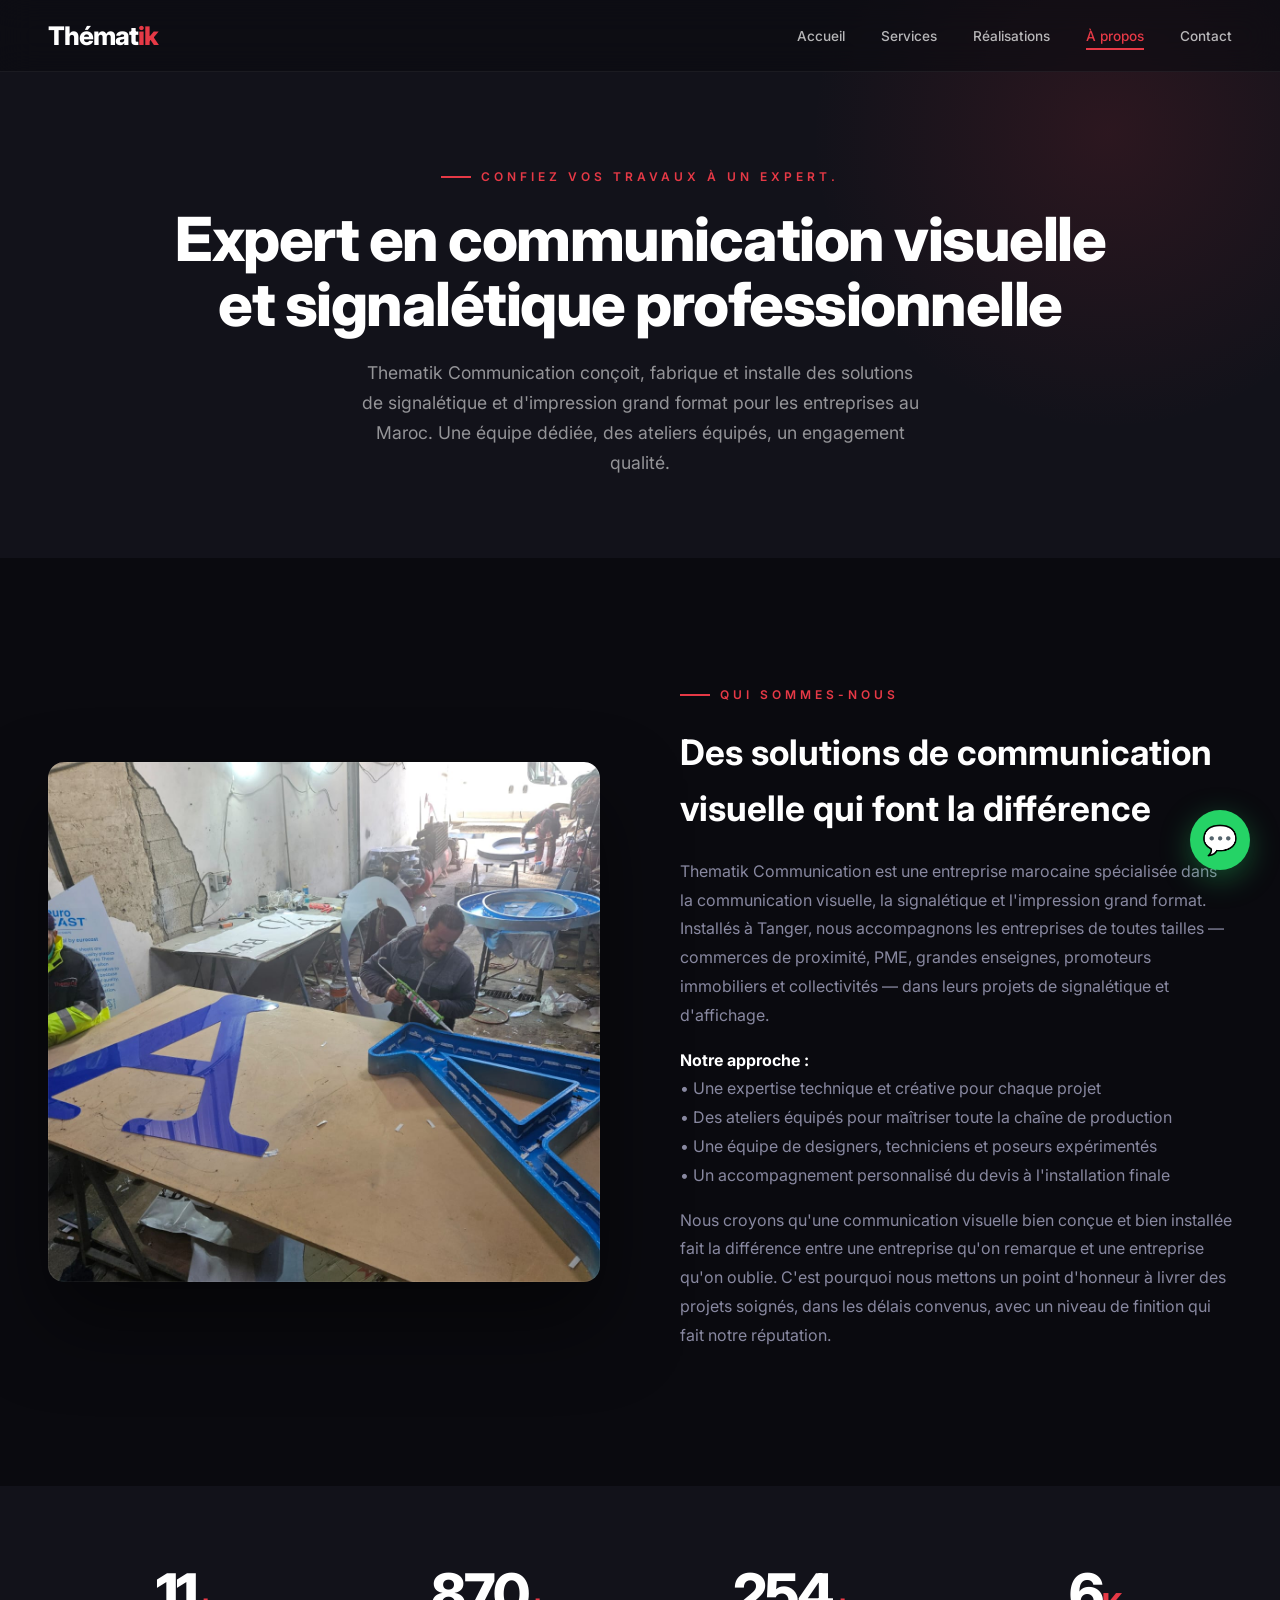
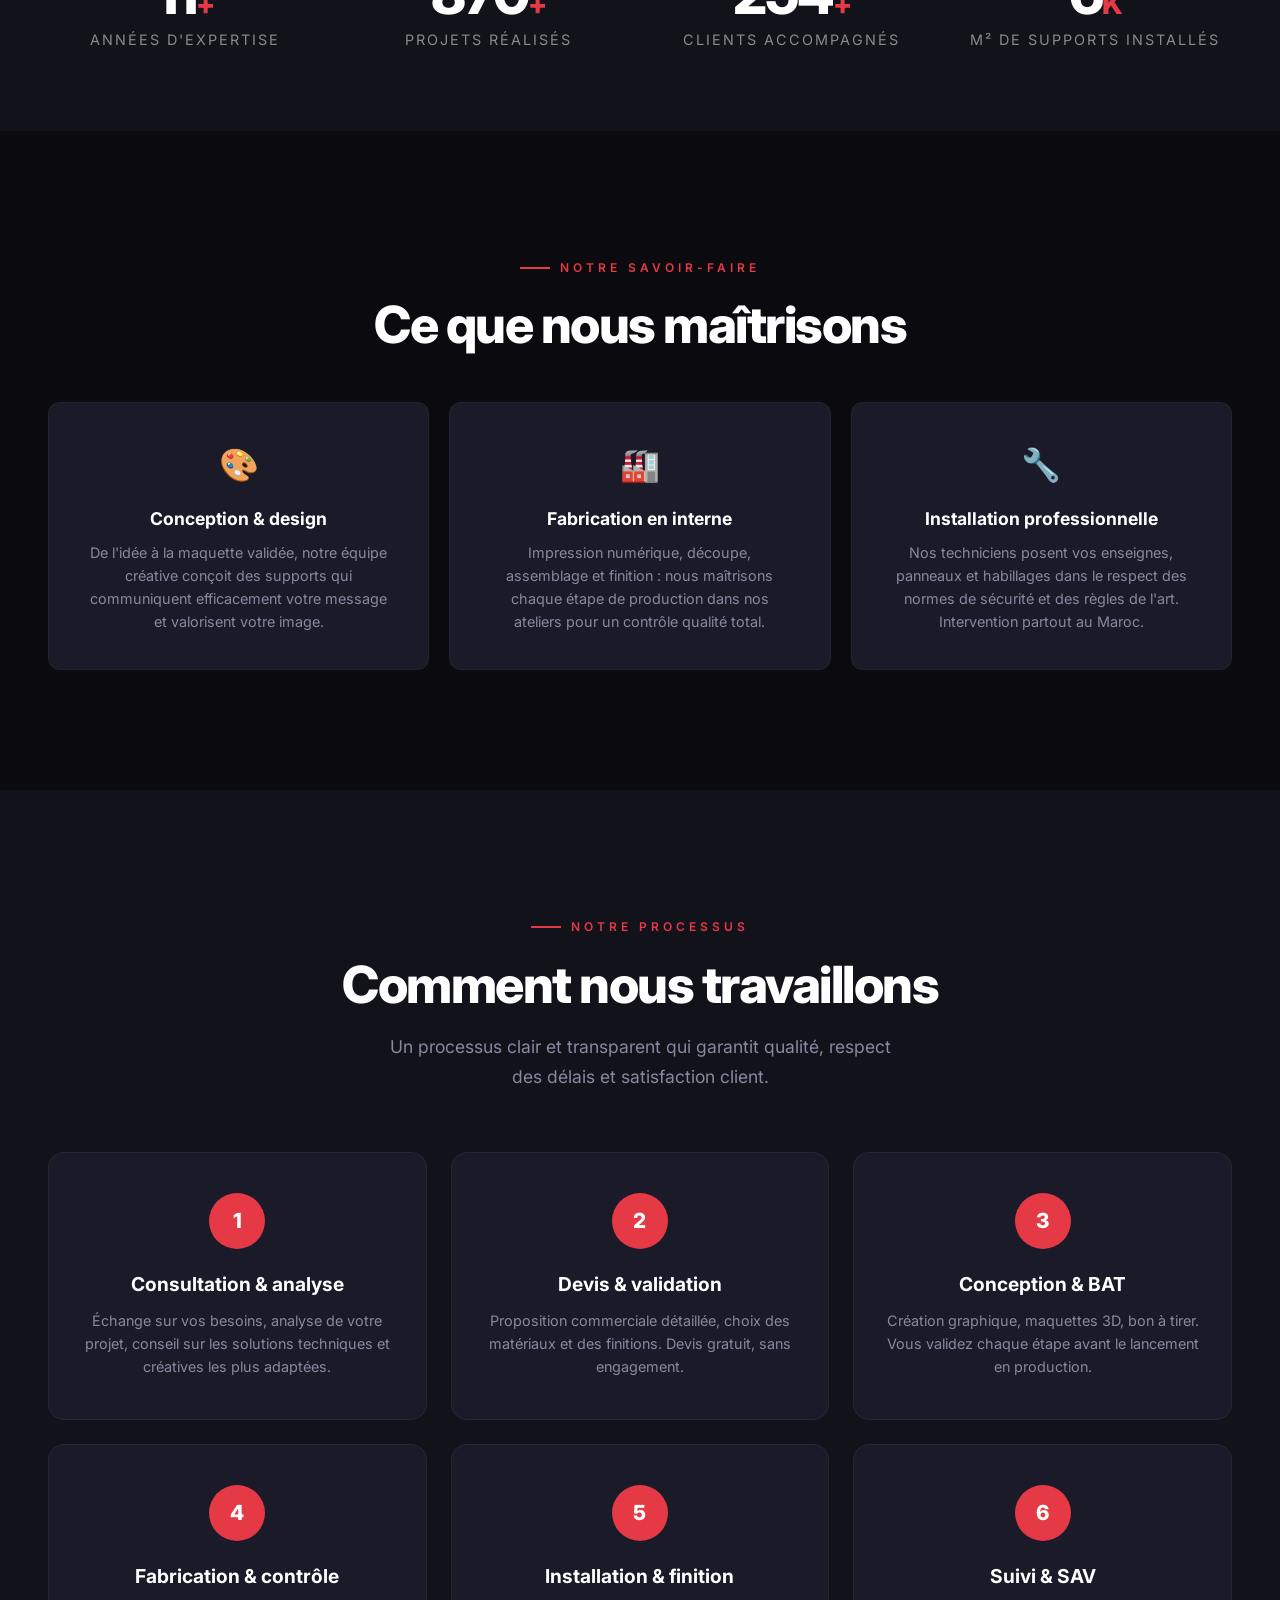
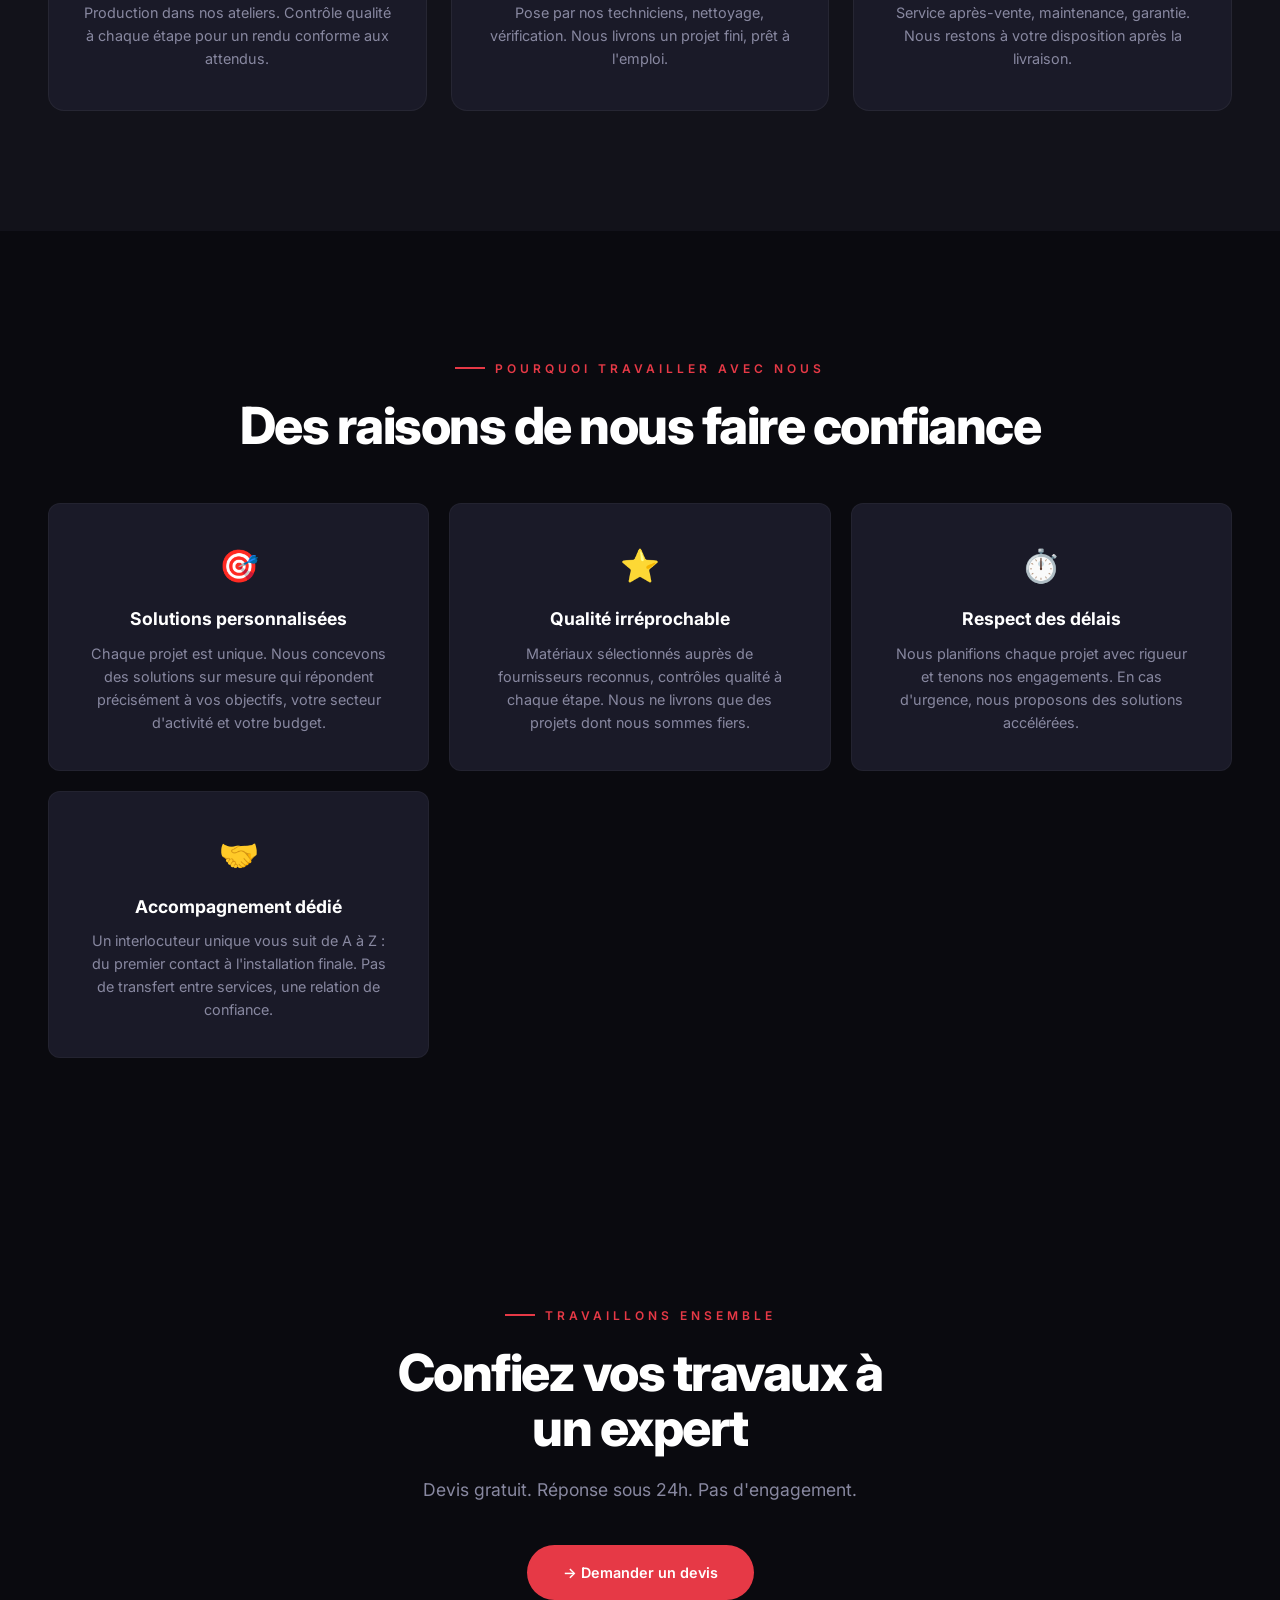
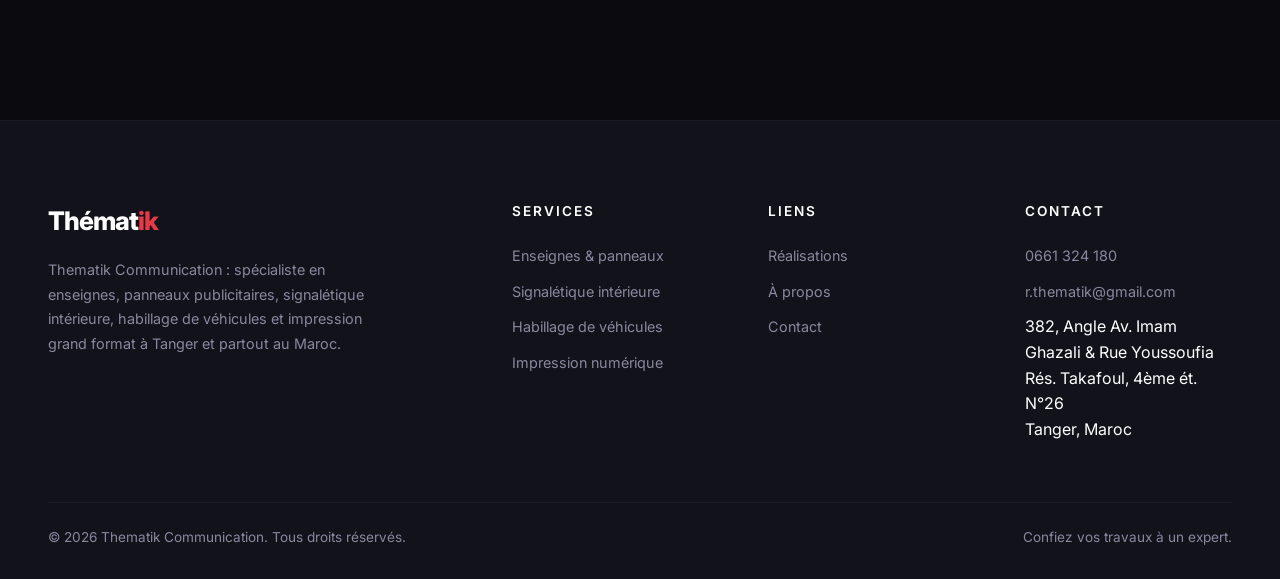
==== commit d9bf6da9: "Data generation scripts + content updates" ====
--- a/about.html
+++ b/about.html
@@ -251,6 +251,7 @@
 
   <a href="https://wa.me/212661324180" class="whatsapp-float" target="_blank" rel="noopener" aria-label="WhatsApp">&#x1F4AC;</a>
 
+  <script src="js/data.js"></script>
   <script src="js/main.js"></script>
 </body>
 </html>
--- a/css/styles.css
+++ b/css/styles.css
@@ -657,6 +657,62 @@
   box-shadow: 0 8px 30px rgba(230,57,70,0.3);
 }
 
+/* --- CATEGORY HERO (filtered view) --- */
+.category-hero {
+  position: relative;
+  width: 100%;
+  height: 360px;
+  border-radius: 16px;
+  overflow: hidden;
+  margin-bottom: 32px;
+}
+.category-hero-bg {
+  position: relative;
+  width: 100%;
+  height: 100%;
+}
+.category-hero-img {
+  width: 100%;
+  height: 100%;
+  object-fit: cover;
+  display: block;
+}
+.category-hero-overlay {
+  position: absolute;
+  inset: 0;
+  background: linear-gradient(135deg, rgba(0,0,0,0.82) 0%, rgba(0,0,0,0.15) 60%, transparent 100%);
+  display: flex;
+  flex-direction: column;
+  justify-content: flex-end;
+  padding: 40px;
+}
+.category-hero-label {
+  font-size: 0.7rem;
+  font-weight: 600;
+  letter-spacing: 3px;
+  text-transform: uppercase;
+  color: var(--accent);
+  margin-bottom: 8px;
+}
+.category-hero-title {
+  font-size: 2.4rem;
+  font-weight: 800;
+  color: var(--white);
+  margin: 0 0 6px;
+}
+.category-hero-desc {
+  font-size: 1rem;
+  color: rgba(255,255,255,0.7);
+  margin: 0;
+  max-width: 500px;
+}
+@media (max-width: 768px) {
+  .category-hero { height: 240px; }
+  .category-hero-overlay { padding: 24px; }
+  .category-hero-title { font-size: 1.6rem; }
+  .category-hero-desc { font-size: 0.85rem; }
+}
+
 .masonry {
   display: grid;
   grid-template-columns: repeat(3, 1fr);
@@ -668,10 +724,8 @@
   overflow: hidden;
   cursor: pointer;
   transition: all 0.5s var(--ease-out);
-  aspect-ratio: auto;
-}
-.masonry-item.tall { grid-row: span 2; }
-.masonry-item.wide { grid-column: span 2; }
+  aspect-ratio: 4 / 3;
+}
 .masonry-item img {
   width: 100%; height: 100%;
   object-fit: cover;
@@ -1167,8 +1221,6 @@
   .trust-band { padding: 20px 0; }
   .trust-badge { font-size: 0.7rem; padding: 6px 14px; }
   .masonry { grid-template-columns: 1fr 1fr; }
-  .masonry-item.tall { grid-row: span 1; }
-  .masonry-item.wide { grid-column: span 1; }
   .about-grid { grid-template-columns: 1fr; gap: 30px; }
   .contact-grid { grid-template-columns: 1fr; gap: 40px; }
   .contact-form { padding: 28px; }
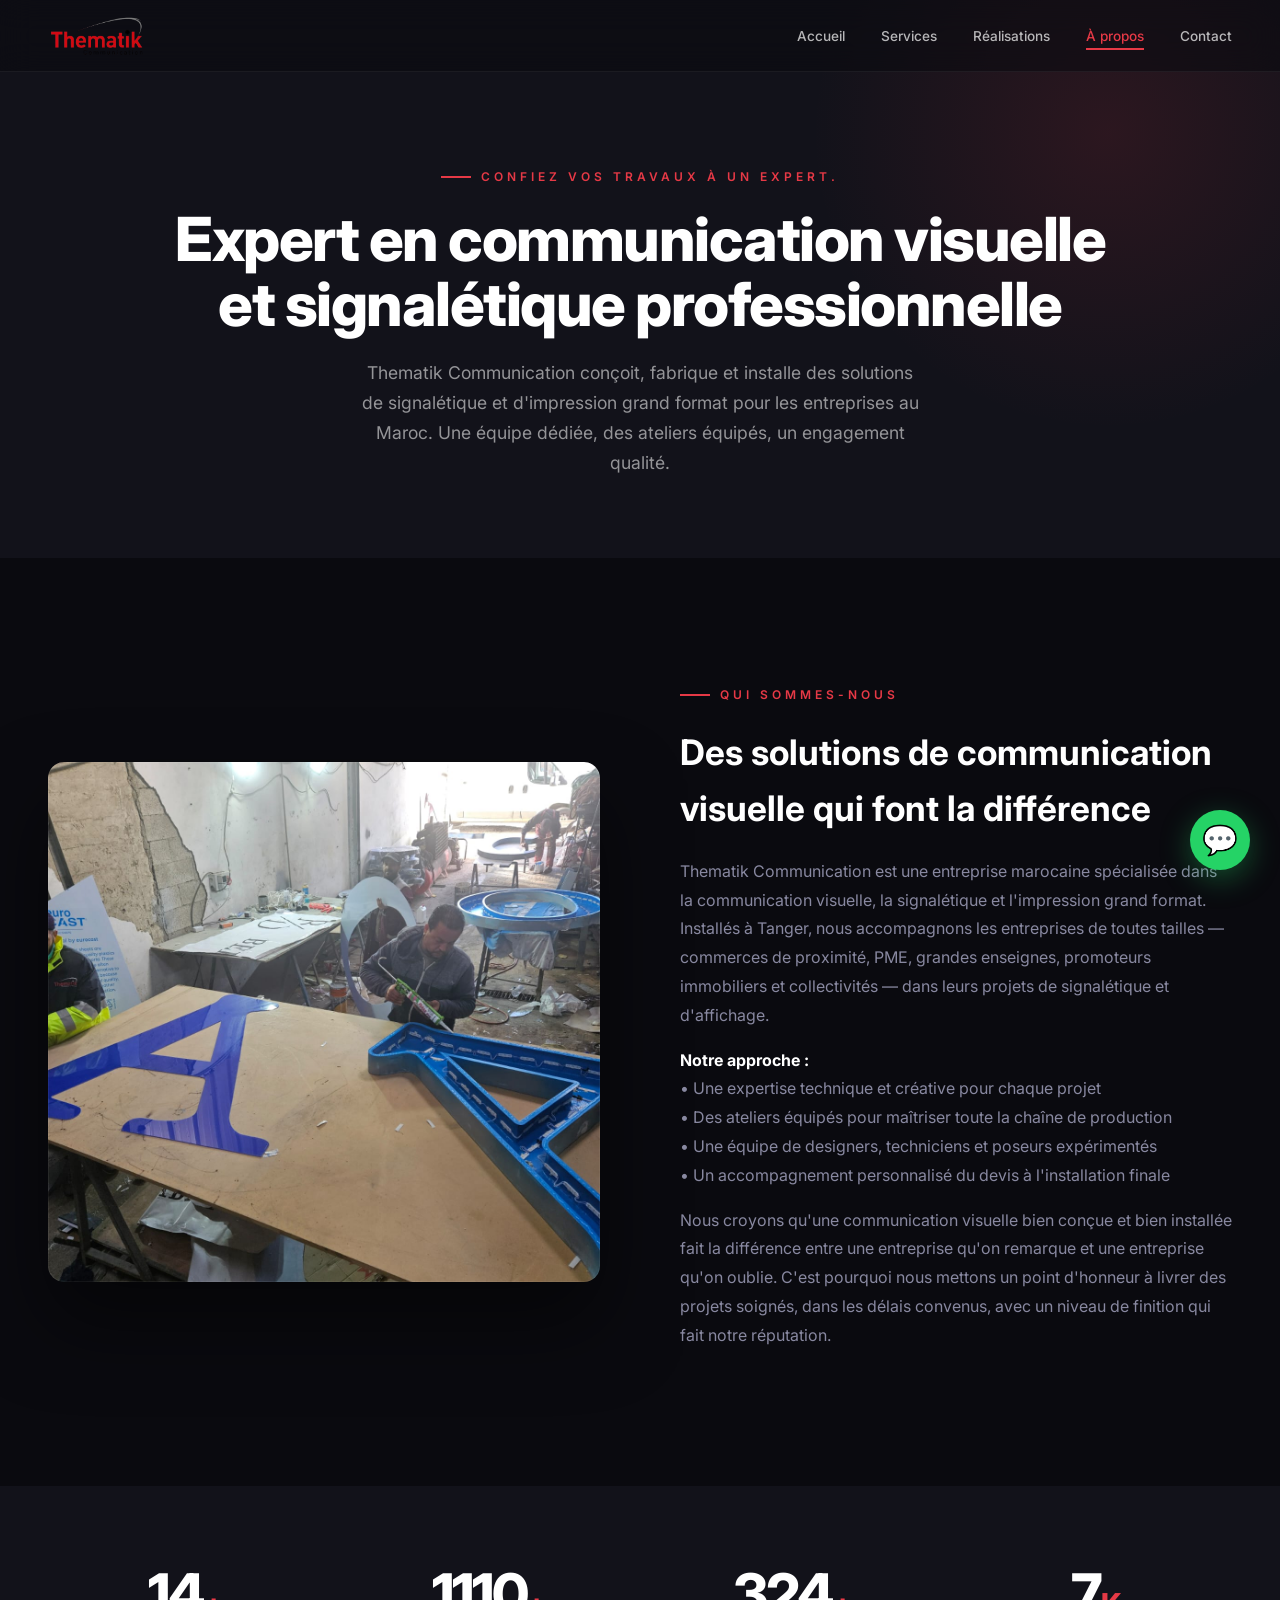
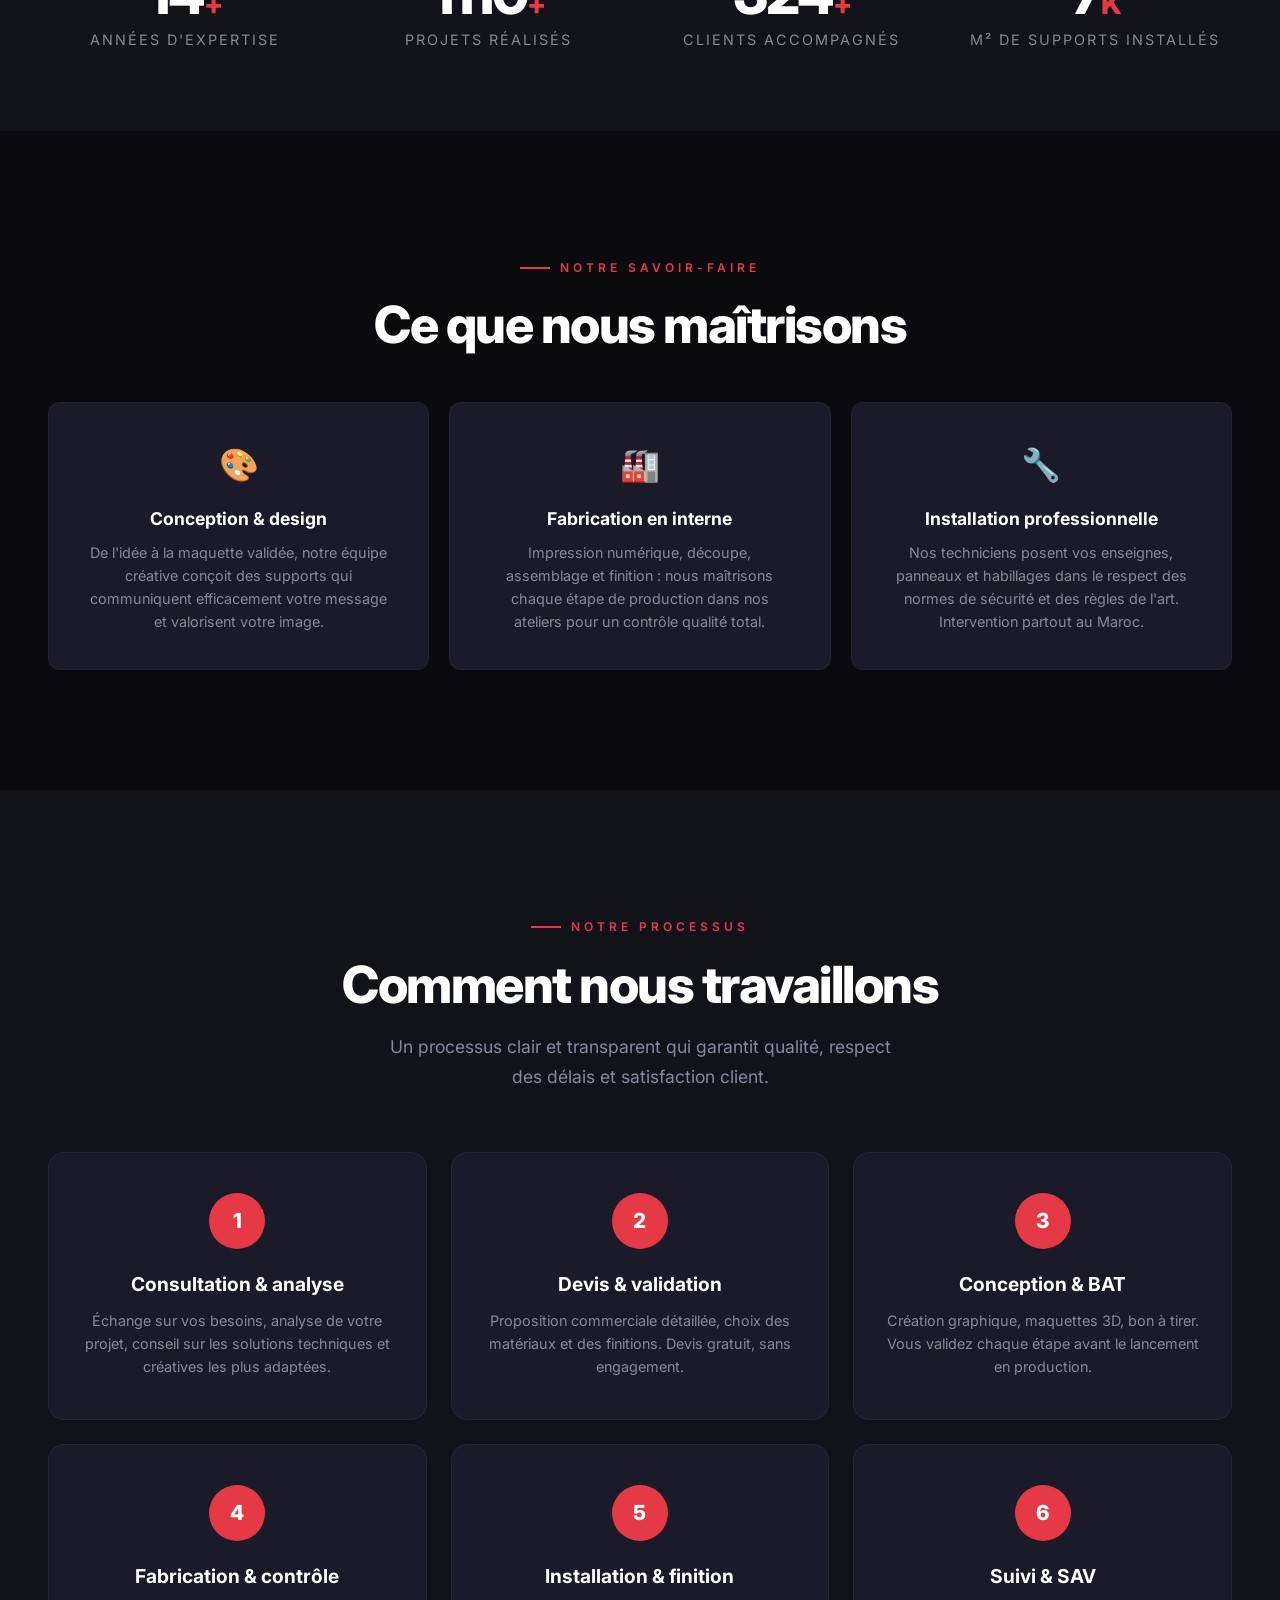
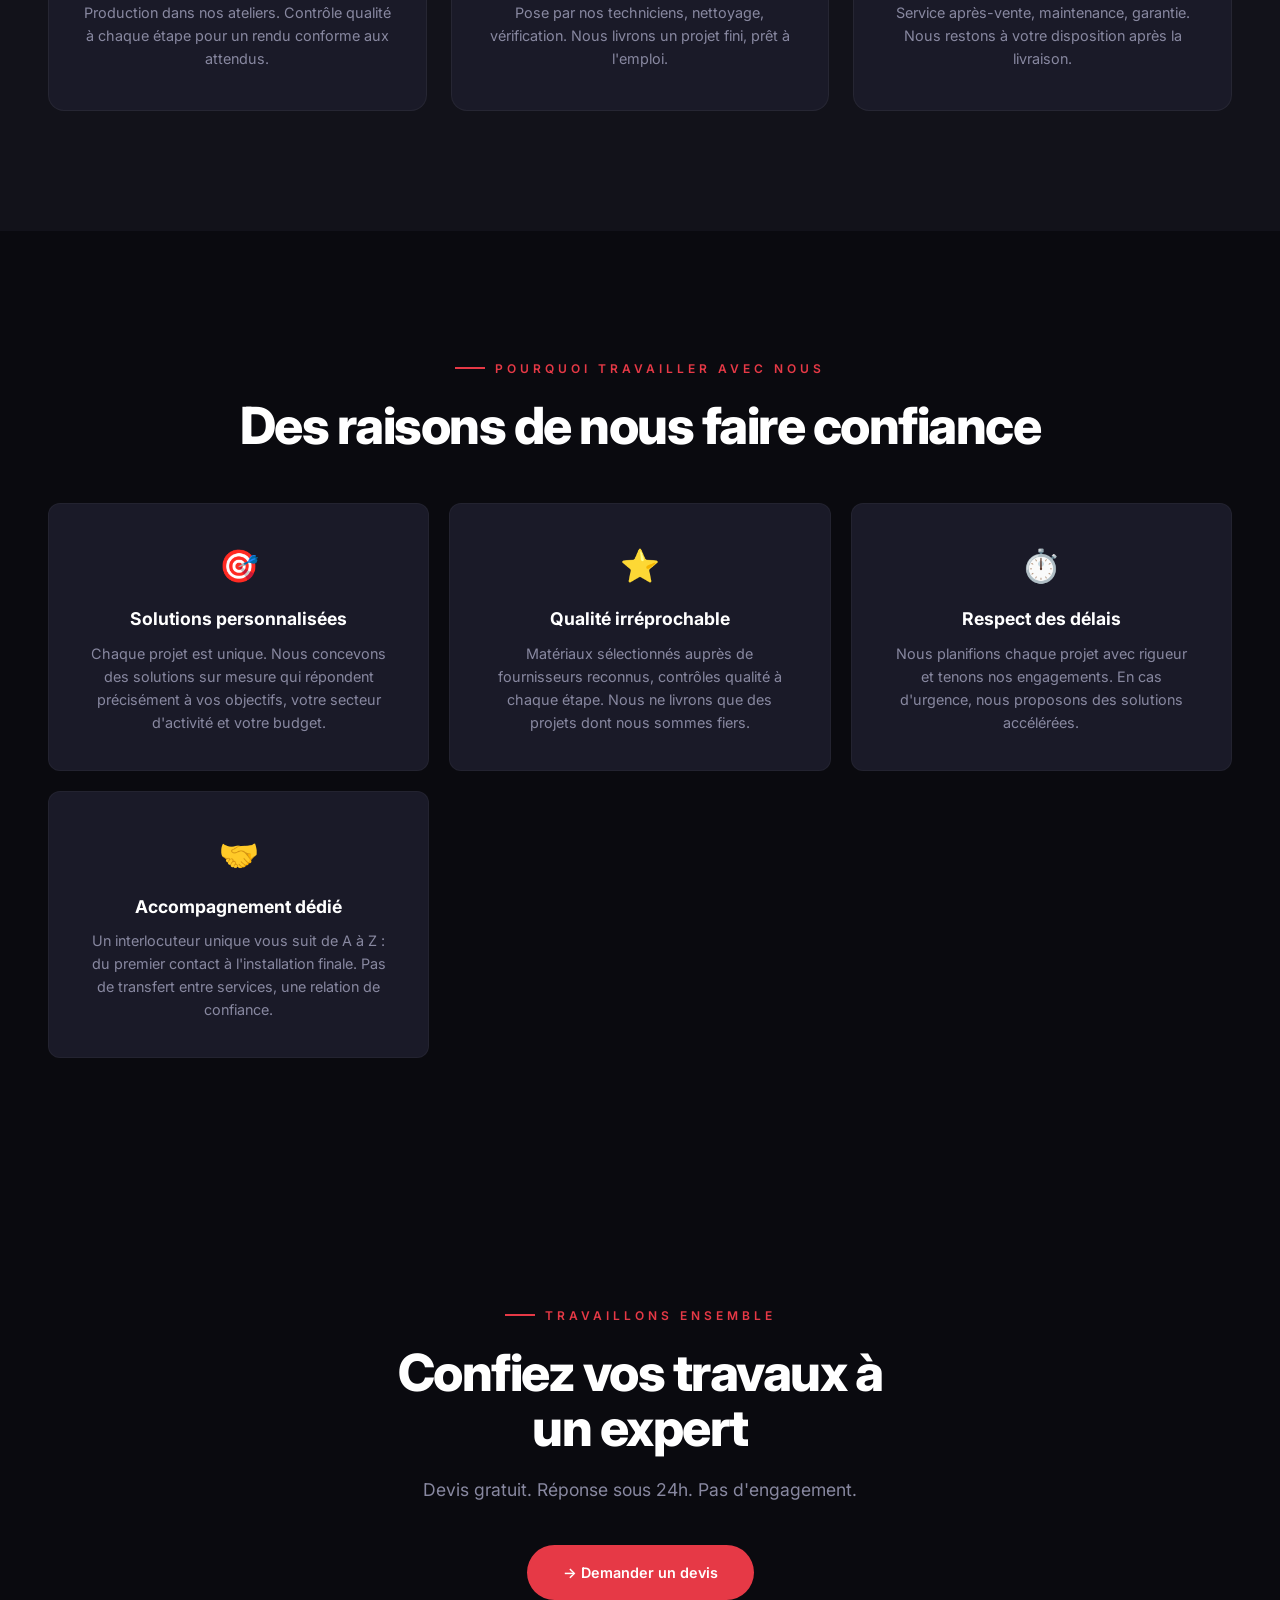
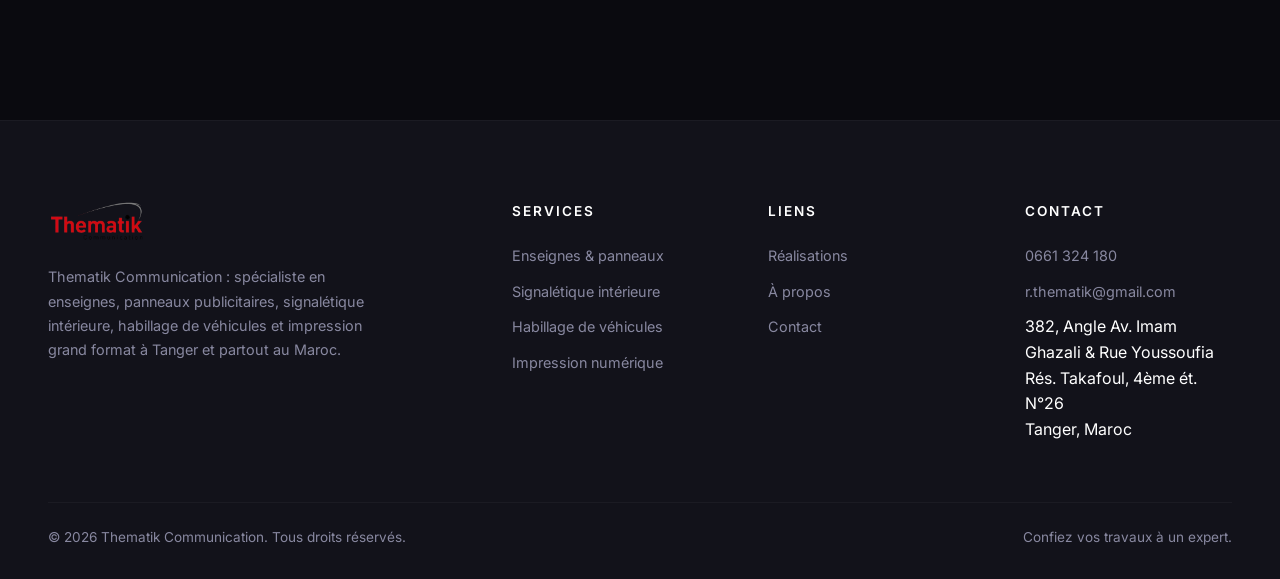
==== commit ecf16f25: "Replace text logo with image logo across all pages" ====
--- a/about.html
+++ b/about.html
@@ -15,7 +15,7 @@
   <!-- ===== HEADER ===== -->
   <header class="header">
     <div class="container">
-      <a href="index.html" class="logo">Thémat<span>ik</span></a>
+      <a href="index.html" class="logo"><img src="img/logo.png" alt="Thématik"></a>
       <nav class="nav">
         <ul>
           <li><a href="index.html">Accueil</a></li>
@@ -213,7 +213,7 @@
     <div class="container">
       <div class="footer-grid">
         <div class="footer-brand">
-          <a href="index.html" class="logo">Thémat<span>ik</span></a>
+          <a href="index.html" class="logo"><img src="img/logo.png" alt="Thématik"></a>
           <p>Thematik Communication : spécialiste en enseignes, panneaux publicitaires, signalétique intérieure, habillage de véhicules et impression grand format à Tanger et partout au Maroc.</p>
         </div>
         <div>
--- a/css/styles.css
+++ b/css/styles.css
@@ -179,12 +179,13 @@
   z-index: 1;
 }
 .logo {
-  font-size: 1.6rem;
-  font-weight: 800;
-  letter-spacing: -1px;
-  color: var(--white);
-}
-.logo span { color: var(--accent); }
+  display: flex;
+  align-items: center;
+}
+.logo img {
+  height: 40px;
+  width: auto;
+}
 .nav ul { display: flex; gap: 36px; }
 .nav a {
   font-size: 0.85rem;
@@ -368,7 +369,7 @@
   position: relative;
   border-radius: 12px;
   overflow: hidden;
-  height: 260px;
+  height: 230px;
   display: flex;
   align-items: flex-end;
   cursor: pointer;
@@ -404,13 +405,6 @@
   font-weight: 700;
   color: var(--white);
   margin-bottom: 3px;
-}
-.service-mini-card p {
-  font-size: 0.75rem;
-  color: rgba(255,255,255,0.6);
-  line-height: 1.5;
-  margin-bottom: 10px;
-  max-width: 90%;
 }
 .service-mini-card .mini-link {
   display: inline-flex;
@@ -590,19 +584,6 @@
   transition: transform 0.5s var(--ease-out);
 }
 .service-card:hover .service-card-body { transform: translateY(0); }
-.service-card-icon {
-  width: 50px;
-  height: 50px;
-  border-radius: 12px;
-  background: rgba(255,255,255,0.1);
-  backdrop-filter: blur(10px);
-  border: 1px solid rgba(255,255,255,0.1);
-  display: flex;
-  align-items: center;
-  justify-content: center;
-  font-size: 1.4rem;
-  margin-bottom: 16px;
-}
 .service-card h3 {
   font-size: 1.4rem;
   font-weight: 700;
@@ -732,31 +713,6 @@
   transition: transform 0.8s var(--ease-out);
 }
 .masonry-item:hover img { transform: scale(1.08); }
-.masonry-item .overlay {
-  position: absolute;
-  inset: 0;
-  background: linear-gradient(to top, rgba(10,10,15,0.85) 0%, transparent 50%);
-  display: flex;
-  flex-direction: column;
-  justify-content: flex-end;
-  padding: 28px;
-  opacity: 0;
-  transition: opacity 0.5s var(--ease-out);
-}
-.masonry-item:hover .overlay { opacity: 1; }
-.masonry-item .overlay h4 {
-  color: var(--white);
-  font-size: 1.1rem;
-  font-weight: 600;
-}
-.masonry-item .overlay span {
-  color: var(--accent);
-  font-size: 0.8rem;
-  font-weight: 500;
-  text-transform: uppercase;
-  letter-spacing: 1px;
-  margin-top: 4px;
-}
 .masonry-item.hidden { display: none; }
 
 /* Load more */
@@ -1176,7 +1132,7 @@
   .section-title { font-size: 2.6rem; }
   .services-grid { grid-template-columns: repeat(2, 1fr); }
   .service-mini-grid { grid-template-columns: repeat(3, 1fr); }
-  .service-mini-card { height: 230px; }
+  .service-mini-card { height: 200px; }
   .masonry { grid-template-columns: repeat(2, 1fr); }
   .expertise-grid { grid-template-columns: repeat(2, 1fr); }
   .about-grid { gap: 50px; }
@@ -1216,7 +1172,7 @@
   .services-grid { grid-template-columns: 1fr; }
   .service-card { height: 340px; }
   .service-mini-grid { grid-template-columns: repeat(2, 1fr); }
-  .service-mini-card { height: 210px; }
+  .service-mini-card { height: 180px; }
   .services-preview .section-title { font-size: 2rem; }
   .trust-band { padding: 20px 0; }
   .trust-badge { font-size: 0.7rem; padding: 6px 14px; }
@@ -1244,10 +1200,9 @@
   .btn-group .btn { width: 100%; justify-content: center; }
   .btn { padding: 14px 28px; }
   .service-mini-grid { grid-template-columns: 1fr 1fr; gap: 8px; }
-  .service-mini-card { height: 190px; }
+  .service-mini-card { height: 170px; }
   .service-mini-card .mini-body { padding: 14px; }
   .service-mini-card h3 { font-size: 0.85rem; }
-  .service-mini-card p { font-size: 0.7rem; }
   .trust-badge { font-size: 0.65rem; padding: 5px 12px; }
   .masonry { grid-template-columns: 1fr; }
   .stats-grid { grid-template-columns: 1fr 1fr; gap: 16px; }
